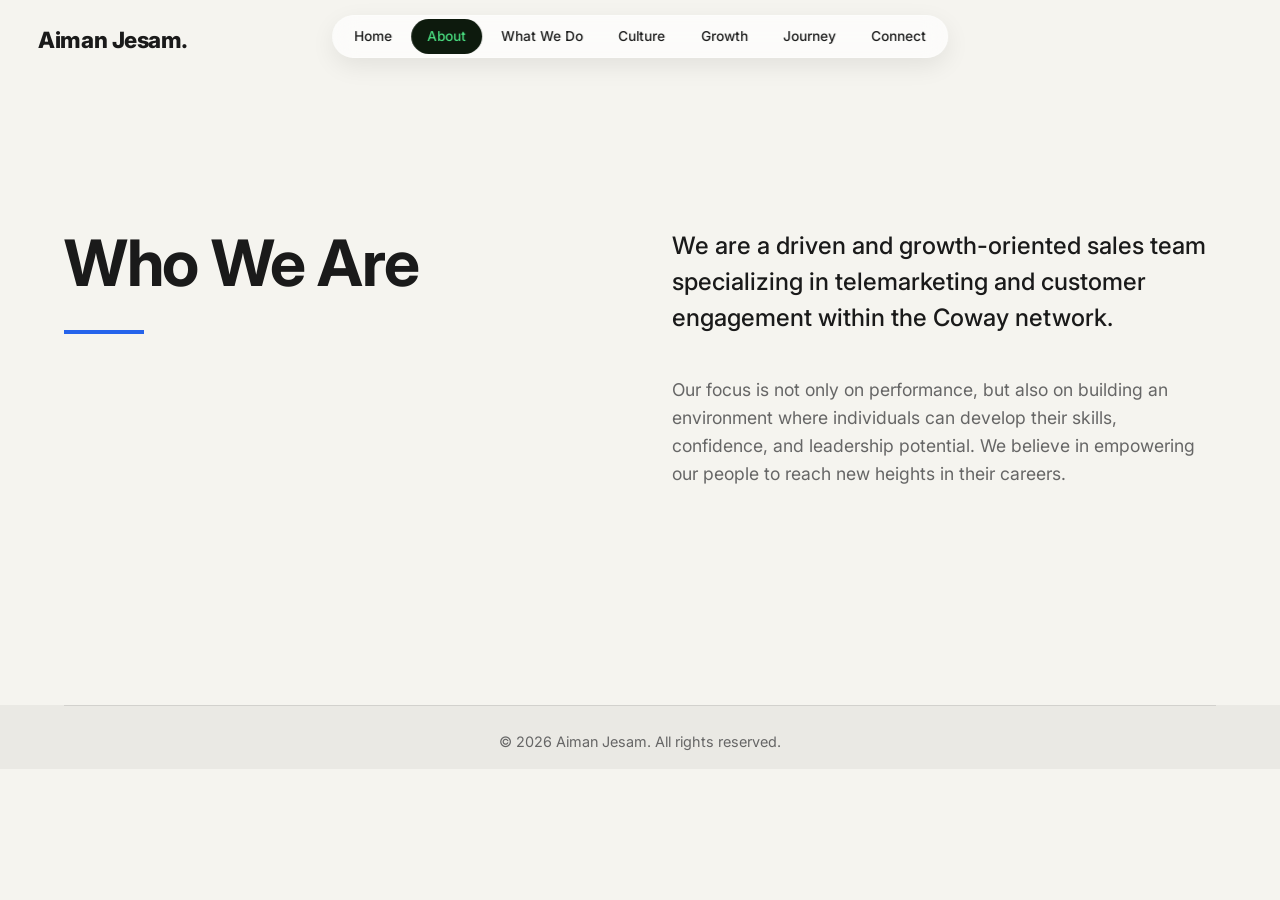
==== about.html @ f75c9e75 "responsive 2" ====
<!DOCTYPE html>
<html lang="en">
<head>
    <meta charset="UTF-8">
    <meta name="viewport" content="width=device-width, initial-scale=1.0">
    <title>About | Aiman Jesam</title>
    <!-- Google Fonts -->
    <link rel="preconnect" href="https://fonts.googleapis.com">
    <link rel="preconnect" href="https://fonts.gstatic.com" crossorigin>
    <link href="https://fonts.googleapis.com/css2?family=Inter:wght@300;400;500;600;700;800&display=swap" rel="stylesheet">
    <link rel="stylesheet" href="styles.css">
</head>
<body style="padding-top: 100px;"> <!-- Padding offset since we don't have hero padding -->
    <!-- LOGO -->
    <a href="index.html" class="logo">Aiman Jesam.</a>

    <!-- HEADER / NAVBAR -->
    <header class="navbar scrolled" id="navbar">
        <div class="menu-toggle" id="menu-toggle">
            <span></span>
            <span></span>
            <span></span>
        </div>
        <nav class="nav-links" id="nav-links">
            <a href="index.html">Home</a>
            <a href="about.html" class="active">About</a>
            <a href="services.html">What We Do</a>
            <a href="culture.html">Culture</a>
            <a href="growth.html">Growth</a>
            <a href="journey.html">Journey</a>
            <a href="connect.html">Connect</a>
        </nav>
    </header>

    <!-- SECTION 2 – ABOUT THE TEAM -->
    <section class="about section-padding" id="about">
        <div class="container about-grid">
            <div class="about-title-wrapper reveal-up">
                <h2 class="section-title">Who We Are</h2>
                <div class="title-line"></div>
            </div>
            <div class="about-text-wrapper reveal-up delay-1">
                <p class="lead-text">
                    We are a driven and growth-oriented sales team specializing in telemarketing and customer engagement within the Coway network.
                </p>
                <p>
                    Our focus is not only on performance, but also on building an environment where individuals can develop their skills, confidence, and leadership potential. We believe in empowering our people to reach new heights in their careers.
                </p>
            </div>
        </div>
    </section>

    <footer class="footer bg-light pb-2">
        <div class="container text-center">
            <div class="footer-bottom mt-5 pt-3 border-top">
                <p>&copy; <span id="year">2025</span> Aiman Jesam. All rights reserved.</p>
            </div>
        </div>
    </footer>

    <script src="script.js"></script>
</body>
</html>
---- styles.css ----
/* =========================================
   VARIABLES & RESET
   ========================================= */
:root {
    --color-bg: #f5f4ef;
    --color-bg-light: #eae9e4;
    --color-bg-dark: #111111;
    --color-text: #1a1a1a;
    --color-text-muted: #666666;
    --color-text-white: #ffffff;
    --color-accent: #2563eb;
    /* A vibrant professional blue */
    --color-accent-hover: #1d4ed8;

    --font-heading: 'Inter', sans-serif;
    --font-body: 'Inter', sans-serif;

    --transition-fast: 0.2s cubic-bezier(0.16, 1, 0.3, 1);
    --transition-base: 0.4s cubic-bezier(0.16, 1, 0.3, 1);
    --transition-slow: 0.8s cubic-bezier(0.16, 1, 0.3, 1);

    --space-sm: 1rem;
    --space-md: 2rem;
    --space-lg: 4rem;
    --space-xl: 8rem;
}

* {
    margin: 0;
    padding: 0;
    box-sizing: border-box;
}

html {
    scroll-behavior: smooth;
    font-size: 16px;
}

body {
    font-family: var(--font-body);
    color: var(--color-text);
    background-color: var(--color-bg);
    line-height: 1.6;
    overflow-x: hidden;
    -webkit-font-smoothing: antialiased;
}

img {
    max-width: 100%;
    display: block;
}

a {
    text-decoration: none;
    color: inherit;
}

ul {
    list-style: none;
}

/* =========================================
   TYPOGRAPHY
   ========================================= */
h1,
h2,
h3,
h4,
h5,
h6 {
    font-family: var(--font-heading);
    line-height: 1.1;
    font-weight: 700;
    letter-spacing: -0.02em;
}

.text-accent {
    color: var(--color-accent);
}

.section-title {
    font-size: clamp(2.5rem, 5vw, 4rem);
    margin-bottom: var(--space-md);
}

.lead-text {
    font-size: clamp(1.2rem, 2vw, 1.5rem);
    font-weight: 400;
    color: var(--color-text-muted);
}

.text-center {
    text-align: center;
}

.text-white {
    color: var(--color-text-white);
}

/* =========================================
   LAYOUT & UTILITIES
   ========================================= */
.container {
    width: 90%;
    max-width: 1320px;
    margin: 0 auto;
}

.section-padding {
    padding: var(--space-xl) 0;
}

.bg-light {
    background-color: var(--color-bg-light);
}

.bg-dark {
    background-color: var(--color-bg-dark);
}

.mt-3 {
    margin-top: 1.5rem;
}

.mt-4 {
    margin-top: 2rem;
}

.mt-5 {
    margin-top: 4rem;
}

.mb-4 {
    margin-bottom: 2rem;
}

.mx-auto {
    margin-left: auto;
    margin-right: auto;
}

.pb-2 {
    padding-bottom: 1rem;
}

.pt-3 {
    padding-top: 1.5rem;
}

.border-top {
    border-top: 1px solid rgba(0, 0, 0, 0.1);
}

.bg-dark .border-top {
    border-top: 1px solid rgba(255, 255, 255, 0.1);
}

/* =========================================
   BUTTONS
   ========================================= */
.btn {
    display: inline-block;
    padding: 1rem 2rem;
    border-radius: 50px;
    font-weight: 600;
    font-size: 1rem;
    transition: all var(--transition-fast);
    cursor: pointer;
    text-align: center;
}

.btn-primary {
    background-color: var(--color-accent);
    color: white;
    border: 2px solid var(--color-accent);
}

.btn-primary:hover {
    background-color: var(--color-accent-hover);
    border-color: var(--color-accent-hover);
    transform: translateY(-2px);
    box-shadow: 0 10px 20px rgba(37, 99, 235, 0.2);
}

.btn-outline {
    background-color: transparent;
    color: var(--color-text);
    border: 2px solid var(--color-text);
}

.btn-outline:hover {
    background-color: var(--color-text);
    color: var(--color-bg);
}

/* =========================================
   NAVBAR
   ========================================= */
.navbar {
    position: fixed;
    top: 15px;
    left: 50%;
    transform: translateX(-50%);
    width: auto;
    padding: 0.2rem 0.3rem; /* Further reduced padding */
    z-index: 1000;
    transition: all var(--transition-fast);
    background-color: rgba(255, 255, 255, 0.65);
    backdrop-filter: blur(12px);
    -webkit-backdrop-filter: blur(12px);
    border: 1px solid rgba(255, 255, 255, 0.3);
    border-radius: 50px;
    box-shadow: 0 4px 15px rgba(0, 0, 0, 0.05);
}

.navbar.scrolled {
    top: 15px;
    box-shadow: 0 8px 25px rgba(0, 0, 0, 0.08);
}

.logo {
    position: fixed;
    top: 22px; /* Adjusted slightly to align nicely with smaller navbar */
    left: 3vw;
    font-weight: 800;
    font-size: 1.4rem; /* Kept readable */
    letter-spacing: -0.02em;
    font-family: var(--font-heading);
    z-index: 1001;
    color: var(--color-text);
}

.nav-links {
    display: flex;
    align-items: center;
    gap: 0.2rem;
}

.nav-links a {
    font-weight: 500;
    font-size: 0.85rem; /* Shrunk font size to make pill smaller */
    color: var(--color-text);
    padding: 0.4rem 1rem; /* Shrunk inner link padding */
    border-radius: 50px;
    transition: all var(--transition-fast);
    white-space: nowrap;
}

.nav-links a:hover {
    background-color: rgba(0, 0, 0, 0.04);
}

.nav-links a.active {
    background-color: #0d1a0d;
    color: #4ade80;
}

.menu-toggle {
    display: none;
    flex-direction: column;
    justify-content: space-between;
    width: 24px;
    height: 18px;
    cursor: pointer;
}

.menu-toggle span {
    display: block;
    height: 2px;
    width: 100%;
    background-color: var(--color-text);
    border-radius: 2px;
    transition: all 0.3s ease;
}

/* =========================================
   SECTION 1: HERO
   ========================================= */
.hero {
    position: relative;
    min-height: 100vh;
    display: flex;
    align-items: center;
    padding-top: 80px;
    /* offset for navbar */
    overflow: hidden;
}

.hero-bg {
    position: absolute;
    top: 0;
    left: 0;
    width: 100%;
    height: 100%;
    z-index: -1;
}

.hero-bg img {
    width: 100%;
    height: 100%;
    object-fit: cover;
    opacity: 0.2;
    /* Blend with background */
    transform: scale(1.05);
    transition: transform 10s ease-out;
}

/* Small zoom effect on load */
.hero.loaded .hero-bg img {
    transform: scale(1);
}

.hero-overlay {
    position: absolute;
    top: 0;
    left: 0;
    width: 100%;
    height: 100%;
    background: linear-gradient(180deg, rgba(245, 244, 239, 0.8) 0%, rgba(245, 244, 239, 1) 100%);
}

.hero-content {
    max-width: 900px;
}

.hero h1 {
    font-size: clamp(3.5rem, 8vw, 6.5rem);
    margin-bottom: 1.5rem;
    color: var(--color-text);
}

.hero .subheadline {
    font-size: clamp(1.2rem, 2.5vw, 1.8rem);
    color: var(--color-text-muted);
    margin-bottom: 2.5rem;
    max-width: 700px;
    line-height: 1.4;
}

/* =========================================
   SECTION 2: ABOUT
   ========================================= */
.about-grid {
    display: grid;
    grid-template-columns: 1fr 1fr;
    gap: var(--space-lg);
    align-items: flex-start;
}

.about-title-wrapper {
    position: sticky;
    top: 120px;
}

.title-line {
    width: 80px;
    height: 4px;
    background-color: var(--color-accent);
    margin-top: 1rem;
}

.about-text-wrapper p {
    font-size: 1.1rem;
    margin-bottom: 1.5rem;
    color: var(--color-text-muted);
}

.about-text-wrapper p.lead-text {
    color: var(--color-text);
    font-weight: 500;
    font-size: 1.5rem;
    line-height: 1.5;
    margin-bottom: 2.5rem;
}

/* =========================================
   SECTION 3: SERVICES
   ========================================= */
.services-grid {
    display: grid;
    grid-template-columns: repeat(auto-fit, minmax(300px, 1fr));
    gap: 2rem;
}

.service-card {
    background: var(--color-bg);
    padding: 3rem 2.5rem;
    border-radius: 16px;
    box-shadow: 0 20px 40px rgba(0, 0, 0, 0.03);
    transition: transform var(--transition-base), box-shadow var(--transition-base);
    border: 1px solid rgba(0, 0, 0, 0.03);
    height: 100%;
}

.service-card:hover {
    transform: translateY(-10px);
    box-shadow: 0 30px 60px rgba(0, 0, 0, 0.08);
}

.card-icon {
    font-size: 3rem;
    font-weight: 800;
    color: rgba(37, 99, 235, 0.1);
    /* faded accent */
    margin-bottom: 1.5rem;
    font-family: var(--font-heading);
}

.service-card h3 {
    font-size: 1.5rem;
    margin-bottom: 1.5rem;
}

.service-card ul {
    border-top: 1px solid var(--color-bg-light);
    padding-top: 1.5rem;
}

.service-card li {
    padding: 0.8rem 0;
    color: var(--color-text-muted);
    display: flex;
    align-items: center;
}

.service-card li::before {
    content: '→';
    color: var(--color-accent);
    margin-right: 10px;
    font-weight: bold;
}

/* =========================================
   SECTION 4: CULTURE
   ========================================= */
.culture-header {
    max-width: 800px;
    margin-bottom: var(--space-md);
}

.culture-lead {
    font-size: 1.8rem;
    font-weight: 500;
    line-height: 1.4;
    margin-bottom: 1.5rem;
}

.culture-sub {
    font-size: 1.2rem;
    color: var(--color-text-muted);
}

.culture-gallery {
    display: grid;
    grid-template-columns: repeat(3, 1fr);
    gap: 1.5rem;
    padding: 0 1.5rem;
}

.gallery-item {
    position: relative;
    border-radius: 16px;
    overflow: hidden;
    aspect-ratio: 4/5;
}

.image-wrapper {
    width: 100%;
    height: 100%;
    overflow: hidden;
}

.gallery-item img {
    width: 100%;
    height: 100%;
    object-fit: cover;
    transition: transform 0.6s cubic-bezier(0.16, 1, 0.3, 1);
}

.gallery-item:hover img {
    transform: scale(1.05);
}

.item-caption {
    position: absolute;
    bottom: 0;
    left: 0;
    width: 100%;
    padding: 2rem 1.5rem;
    background: linear-gradient(to top, rgba(0, 0, 0, 0.8), transparent);
    color: white;
    font-weight: 600;
    font-size: 1.2rem;
    transform: translateY(20px);
    opacity: 0;
    transition: all var(--transition-base);
}

.gallery-item:hover .item-caption {
    transform: translateY(0);
    opacity: 1;
}

/* =========================================
   SECTION 5: GROWTH & OPPORTUNITY
   ========================================= */
.career-flow {
    display: flex;
    align-items: center;
    justify-content: space-between;
    margin-top: var(--space-xl);
    padding: 0 2rem;
    position: relative;
}

.flow-step {
    text-align: center;
    position: relative;
    z-index: 2;
    flex: 1;
}

.step-circle {
    width: 80px;
    height: 80px;
    border-radius: 50%;
    background-color: var(--color-bg-dark);
    border: 2px solid var(--color-accent);
    color: var(--color-accent);
    display: flex;
    align-items: center;
    justify-content: center;
    font-size: 2rem;
    font-weight: 700;
    margin: 0 auto 1.5rem;
    transition: all var(--transition-base);
    box-shadow: 0 0 0 10px rgba(37, 99, 235, 0.1);
}

.flow-step:hover .step-circle {
    background-color: var(--color-accent);
    color: white;
    box-shadow: 0 0 0 15px rgba(37, 99, 235, 0.2);
    transform: scale(1.1);
}

.flow-step h4 {
    font-size: 1.3rem;
    margin-bottom: 0.5rem;
}

.flow-step p {
    color: var(--color-text-muted);
    font-size: 0.9rem;
}

.flow-connector {
    flex: 1;
    height: 2px;
    background: linear-gradient(90deg, var(--color-accent) 50%, rgba(255, 255, 255, 0.1) 50%);
    background-size: 200% 100%;
    background-position: 100% 0;
    margin: -60px 0 0 0;
    z-index: 1;
}

.flow-connector.active {
    background-position: 0 0;
    transition: background-position 1s ease-out;
}

/* =========================================
   SECTION 6: JOURNEY (TIMELINE)
   ========================================= */
.timeline {
    position: relative;
    max-width: 800px;
    margin: 4rem auto 0;
}

.timeline::before {
    content: '';
    position: absolute;
    top: 0;
    bottom: 0;
    left: 20px;
    width: 2px;
    background-color: var(--color-bg-light);
}

.timeline-item {
    position: relative;
    padding-left: 60px;
    margin-bottom: 3rem;
}

.timeline-item:last-child {
    margin-bottom: 0;
}

.timeline-year {
    position: absolute;
    left: 0;
    top: 0;
    width: 42px;
    height: 42px;
    border-radius: 50%;
    background-color: var(--color-accent);
    color: white;
    font-size: 0.8rem;
    font-weight: 700;
    display: flex;
    align-items: center;
    justify-content: center;
    z-index: 2;
    box-shadow: 0 0 0 8px var(--color-bg);
}

.timeline-content {
    background: var(--color-bg);
    padding: 2rem;
    border-radius: 12px;
    border: 1px solid var(--color-bg-light);
    box-shadow: 0 10px 30px rgba(0, 0, 0, 0.02);
    transition: transform var(--transition-base);
}

.timeline-item:hover .timeline-content {
    transform: translateX(10px);
    border-color: rgba(37, 99, 235, 0.2);
}

.timeline-content h3 {
    margin-bottom: 0.5rem;
    font-size: 1.3rem;
}

.timeline-content p {
    color: var(--color-text-muted);
}

/* =========================================
   SECTION 7: CONNECT
   ========================================= */
.social-links {
    display: flex;
    justify-content: center;
    gap: 1.5rem;
    flex-wrap: wrap;
}

.social-icon {
    display: flex;
    align-items: center;
    justify-content: center;
    width: 50px;
    height: 50px;
    border-radius: 50%;
    background-color: white;
    color: var(--color-text);
    border: 1px solid var(--color-bg-light);
    transition: all var(--transition-base);
}

.social-icon:hover {
    background-color: var(--color-accent);
    color: white;
    transform: translateY(-5px);
    box-shadow: 0 10px 20px rgba(37, 99, 235, 0.2);
}

.footer-bottom {
    color: var(--color-text-muted);
    font-size: 0.9rem;
}

/* =========================================
   ANIMATIONS & REVEALS
   ========================================= */
.reveal-up {
    opacity: 0;
    transform: translateY(40px);
    transition: opacity 0.8s ease-out, transform 0.8s cubic-bezier(0.16, 1, 0.3, 1);
}

.reveal-up.active {
    opacity: 1;
    transform: translateY(0);
}

.reveal-scale {
    opacity: 0;
    transform: scale(0.95);
    transition: opacity 0.8s ease-out, transform 0.8s cubic-bezier(0.16, 1, 0.3, 1);
}

.reveal-scale.active {
    opacity: 1;
    transform: scale(1);
}

.reveal-right {
    opacity: 0;
    transform: translateX(-40px);
    transition: opacity 0.8s ease-out, transform 0.8s cubic-bezier(0.16, 1, 0.3, 1);
}

.reveal-right.active {
    opacity: 1;
    transform: translateX(0);
}

.delay-1 {
    transition-delay: 0.1s;
}

.delay-2 {
    transition-delay: 0.2s;
}

.delay-3 {
    transition-delay: 0.3s;
}

/* =========================================
   RESPONSIVE DESIGN
   ========================================= */
@media (max-width: 992px) {
    .about-grid {
        grid-template-columns: 1fr;
        gap: 2rem;
    }

    .about-title-wrapper {
        position: static;
    }

    .culture-gallery {
        grid-template-columns: repeat(2, 1fr);
    }

    .career-flow {
        flex-direction: column;
        gap: 3rem;
    }

    .flow-connector {
        width: 2px;
        height: 50px;
        margin: -20px 0;
        background: linear-gradient(180deg, var(--color-accent) 50%, rgba(255, 255, 255, 0.1) 50%);
        background-size: 100% 200%;
        background-position: 0 100%;
    }

    .flow-connector.active {
        background-position: 0 0;
    }
}

@media (max-width: 768px) {
    /* Reset navbar container so it doesn't bound its children */
    .navbar, .navbar.scrolled {
        position: static; /* Let children escape fixed context */
        width: 100%;
        height: 0;
        padding: 0;
        margin: 0;
        background: transparent;
        border: none;
        box-shadow: none;
        backdrop-filter: none;
        -webkit-backdrop-filter: none;
        transform: none;
    }

    .menu-toggle {
        display: flex;
        position: fixed;
        top: 20px;
        right: 4vw;
        z-index: 1003;
        width: 50px;
        height: 50px;
        background-color: var(--color-bg-light);
        border: 1px solid rgba(0,0,0,0.1);
        border-radius: 50%;
        flex-direction: column;
        justify-content: center;
        align-items: center;
        cursor: pointer;
        box-shadow: 0 4px 10px rgba(0,0,0,0.1);
    }

    .menu-toggle span {
        display: block;
        height: 2px;
        width: 20px;
        background-color: var(--color-text);
        border-radius: 2px;
        transition: all 0.3s ease;
        margin: 2.5px 0;
    }

    .menu-toggle.active span:nth-child(1) {
        transform: translateY(7px) rotate(45deg);
    }
    .menu-toggle.active span:nth-child(2) {
        opacity: 0;
    }
    .menu-toggle.active span:nth-child(3) {
        transform: translateY(-7px) rotate(-45deg);
    }

    .nav-links {
        position: fixed;
        top: 0;
        right: -100vw; /* fully offscreen */
        width: 100vw;
        height: 100vh;
        background-color: rgba(245, 244, 239, 0.98); 
        backdrop-filter: blur(10px);
        -webkit-backdrop-filter: blur(10px);
        display: flex;
        flex-direction: column;
        justify-content: center;
        align-items: center;
        gap: 2rem;
        transition: right 0.4s cubic-bezier(0.16, 1, 0.3, 1);
        z-index: 1002;
    }

    .nav-links.active {
        right: 0;
    }

    .nav-links a {
        font-size: 1.8rem;
        padding: 0.5rem;
        font-weight: 600;
        opacity: 1;
        transform: none;
        color: var(--color-text);
        transition: color 0.3s ease;
    }
    
    .nav-links a.active {
        color: var(--color-accent);
        background-color: transparent;
    }

    .hero h1 {
        font-size: 3rem;
    }

    .culture-gallery {
        grid-template-columns: 1fr;
    }

    .services-grid {
        grid-template-columns: 1fr;
    }
}
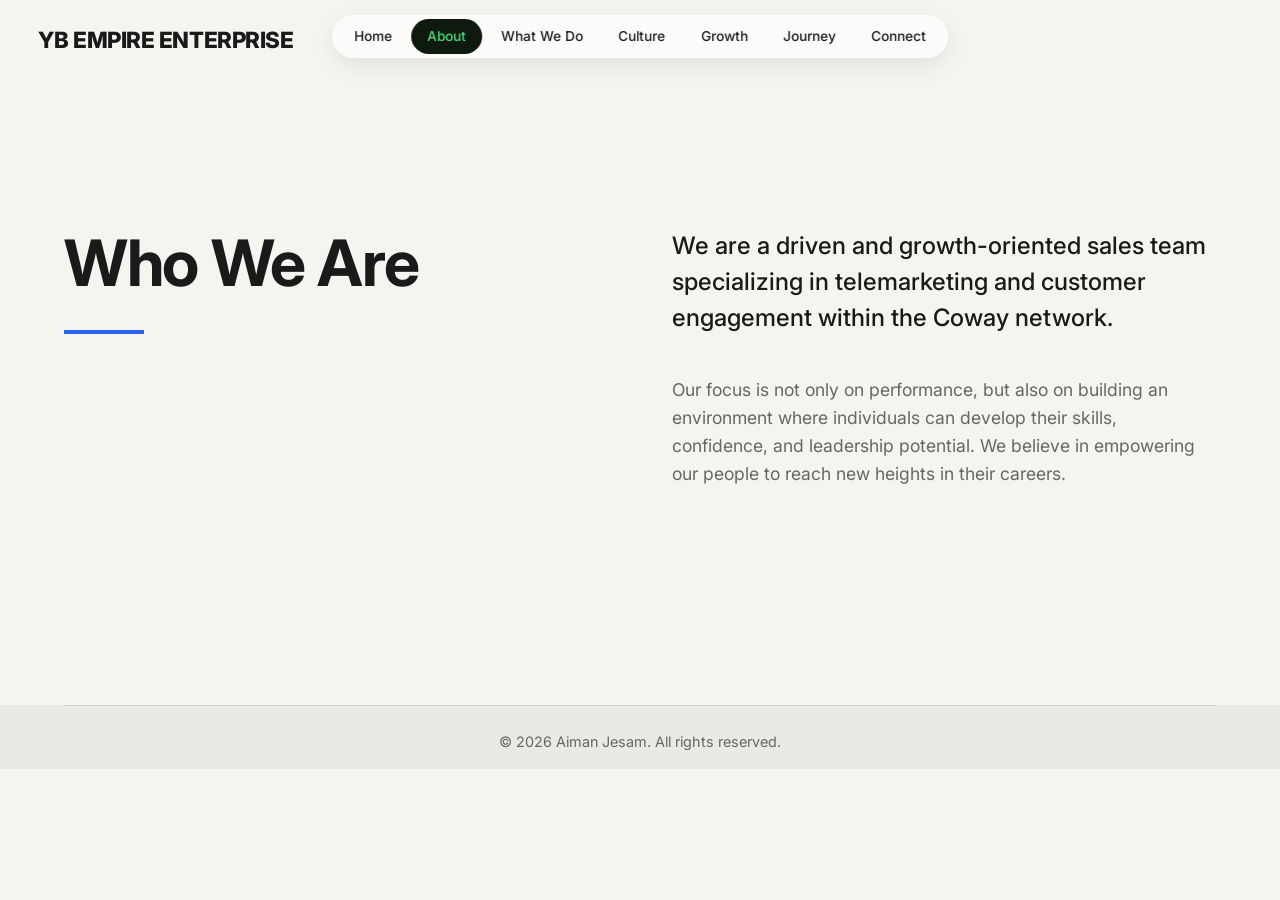
==== commit 27a9c29f: "latest 10" ====
--- a/about.html
+++ b/about.html
@@ -12,7 +12,7 @@
 </head>
 <body style="padding-top: 100px;"> <!-- Padding offset since we don't have hero padding -->
     <!-- LOGO -->
-    <a href="index.html" class="logo">Aiman Jesam.</a>
+    <a href="index.html" class="logo">YB EMPIRE ENTERPRISE</a>
 
     <!-- HEADER / NAVBAR -->
     <header class="navbar scrolled" id="navbar">
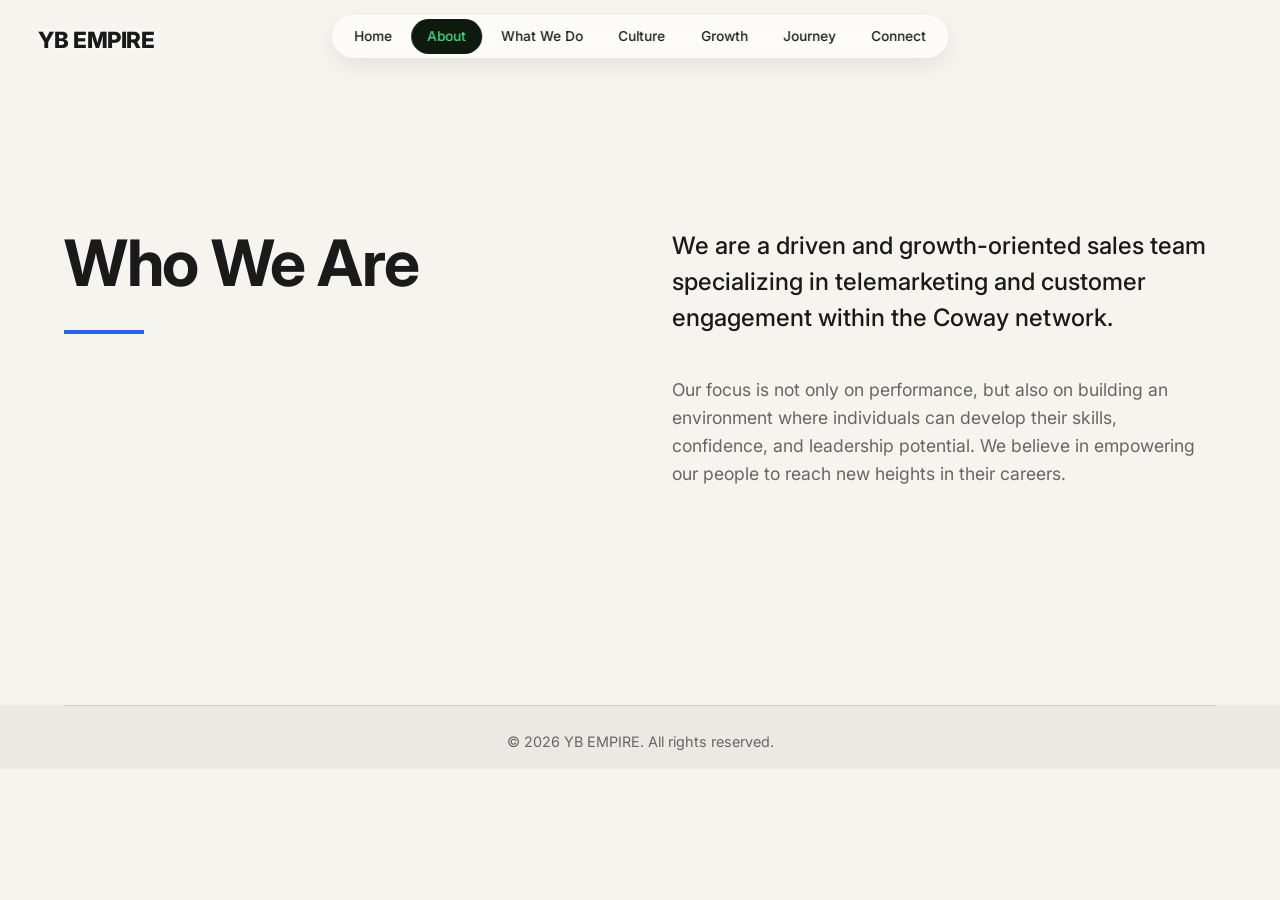
==== commit db5f112a: "latest 1111" ====
--- a/about.html
+++ b/about.html
@@ -12,7 +12,7 @@
 </head>
 <body style="padding-top: 100px;"> <!-- Padding offset since we don't have hero padding -->
     <!-- LOGO -->
-    <a href="index.html" class="logo">YB EMPIRE ENTERPRISE</a>
+    <a href="index.html" class="logo">YB EMPIRE </a>
 
     <!-- HEADER / NAVBAR -->
     <header class="navbar scrolled" id="navbar">
@@ -53,7 +53,7 @@
     <footer class="footer bg-light pb-2">
         <div class="container text-center">
             <div class="footer-bottom mt-5 pt-3 border-top">
-                <p>&copy; <span id="year">2025</span> Aiman Jesam. All rights reserved.</p>
+                <p>&copy; <span id="year">2025</span> YB EMPIRE. All rights reserved.</p>
             </div>
         </div>
     </footer>
--- a/styles.css
+++ b/styles.css
@@ -219,15 +219,18 @@
 }
 
 .logo {
-    position: fixed;
+    position: absolute;
     top: 22px; /* Adjusted slightly to align nicely with smaller navbar */
     left: 3vw;
     font-weight: 800;
     font-size: 1.4rem; /* Kept readable */
     letter-spacing: -0.02em;
     font-family: var(--font-heading);
-    z-index: 1001;
+    z-index: 1005; /* High z-index to stay above other elements */
     color: var(--color-text);
+    /* Add text shadow so it remains legible when scrolling over dark background images */
+    text-shadow: 0 0 10px rgba(255, 255, 255, 0.8), 0 0 20px rgba(255, 255, 255, 0.8);
+    transition: all var(--transition-fast);
 }
 
 .nav-links {
@@ -759,6 +762,14 @@
 }
 
 @media (max-width: 768px) {
+    /* Responsive adjustment for the logo */
+    .logo {
+        font-size: 1rem;
+        top: 32px; /* Align vertically with the center of the mobile hamburger menu */
+        left: 4vw;
+        text-shadow: 0 0 5px rgba(255, 255, 255, 0.9), 0 0 15px rgba(255, 255, 255, 0.9);
+    }
+
     /* Reset navbar container so it doesn't bound its children */
     .navbar, .navbar.scrolled {
         position: static; /* Let children escape fixed context */
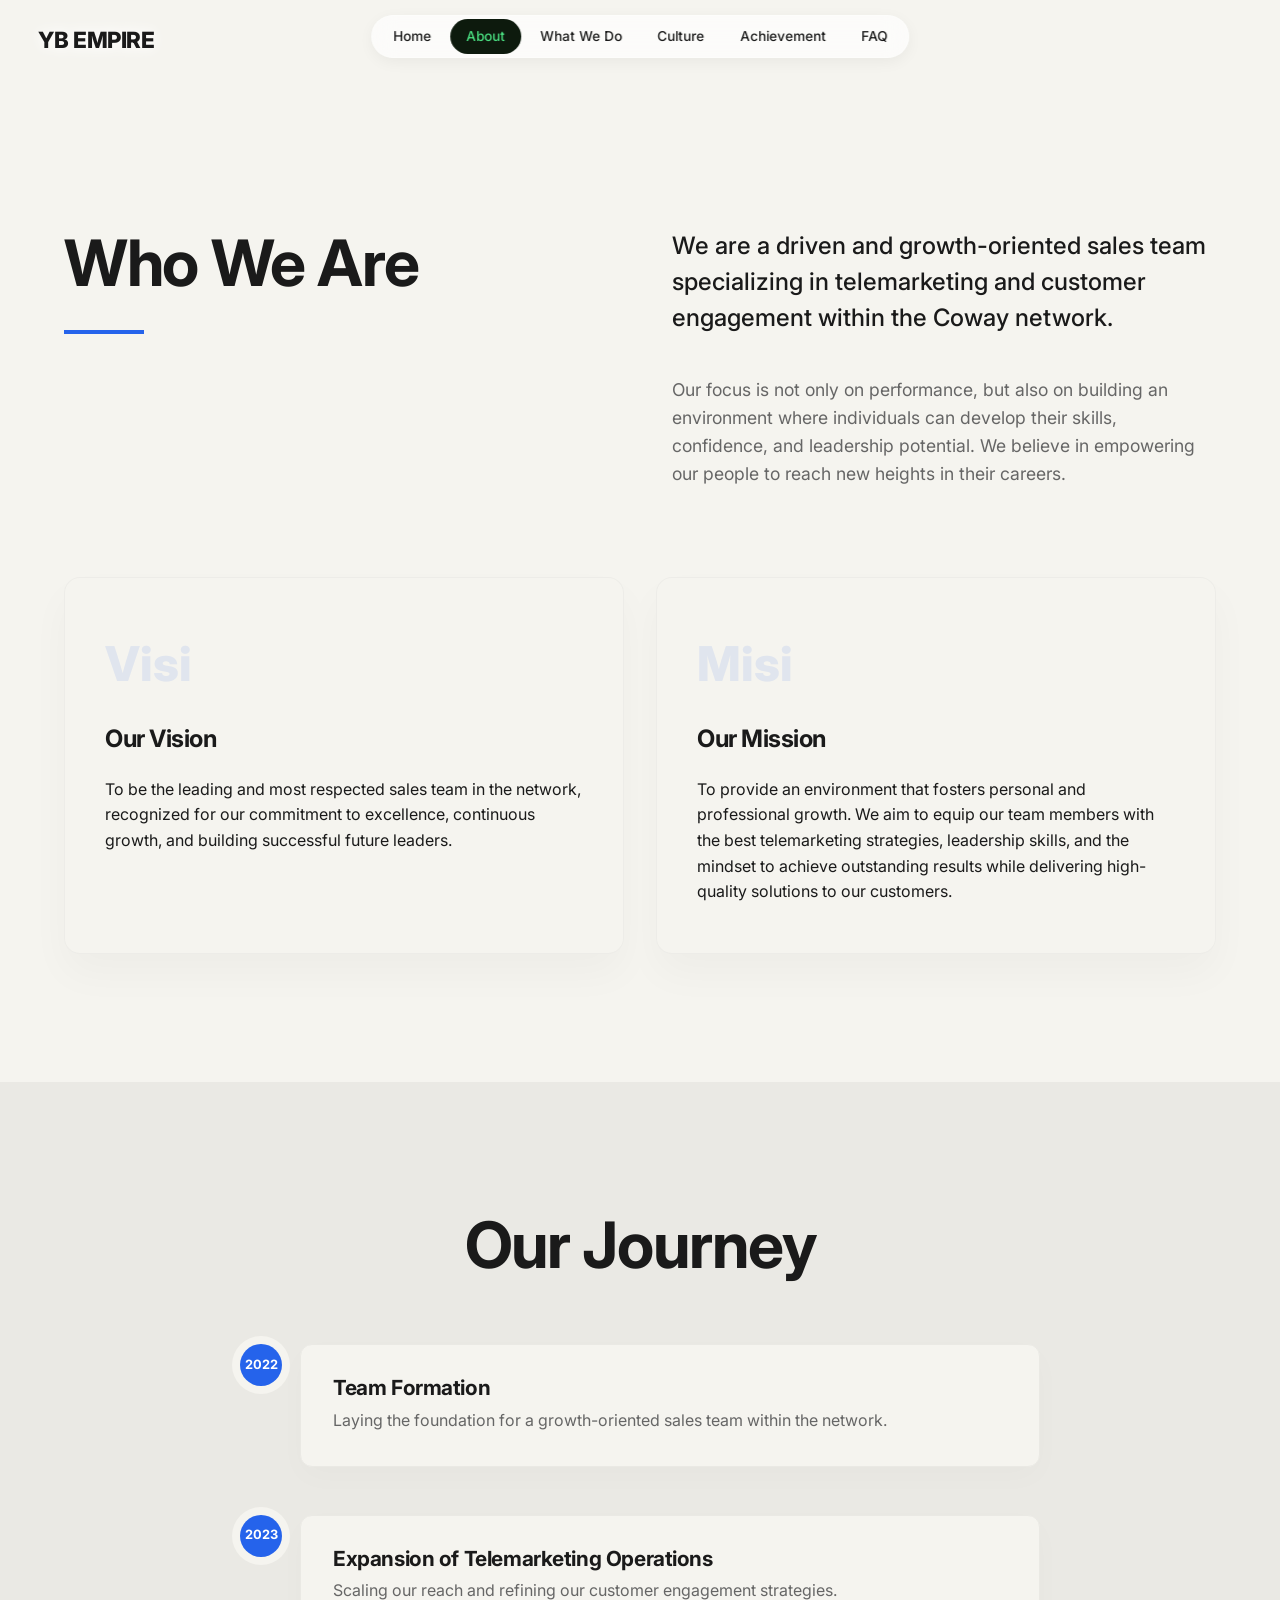
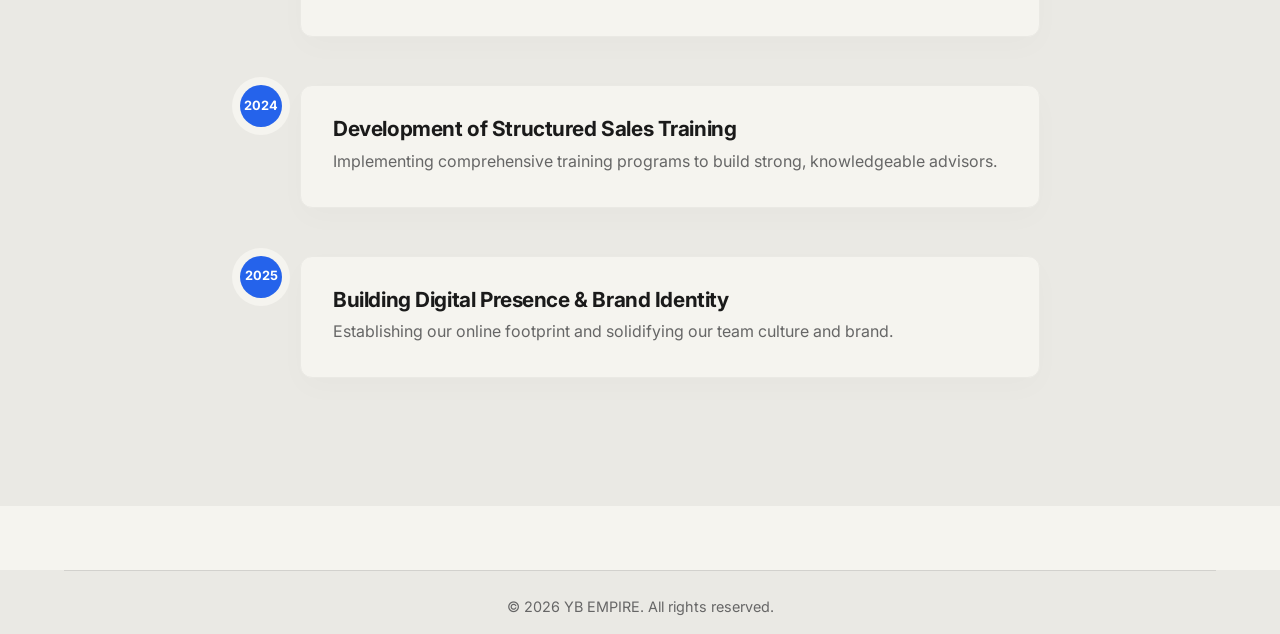
==== commit 72e8277f: "phase 2" ====
--- a/about.html
+++ b/about.html
@@ -26,9 +26,8 @@
             <a href="about.html" class="active">About</a>
             <a href="services.html">What We Do</a>
             <a href="culture.html">Culture</a>
-            <a href="growth.html">Growth</a>
-            <a href="journey.html">Journey</a>
-            <a href="connect.html">Connect</a>
+            <a href="achievement.html">Achievement</a>
+            <a href="faq.html">FAQ</a>
         </nav>
     </header>
 
@@ -48,6 +47,67 @@
                 </p>
             </div>
         </div>
+
+        <!-- Vision and Mission -->
+        <div class="container mt-5 pt-5">
+            <div class="services-grid">
+                <div class="service-card reveal-up">
+                    <div class="card-icon">Visi</div>
+                    <h3>Our Vision</h3>
+                    <p>
+                        To be the leading and most respected sales team in the network, recognized for our commitment to excellence, continuous growth, and building successful future leaders.
+                    </p>
+                </div>
+                <div class="service-card reveal-up delay-1">
+                    <div class="card-icon">Misi</div>
+                    <h3>Our Mission</h3>
+                    <p>
+                        To provide an environment that fosters personal and professional growth. We aim to equip our team members with the best telemarketing strategies, leadership skills, and the mindset to achieve outstanding results while delivering high-quality solutions to our customers.
+                    </p>
+                </div>
+            </div>
+        </div>
+    </section>
+
+    <!-- OUR JOURNEY -->
+    <section class="journey section-padding bg-light" id="journey">
+        <div class="container">
+            <h2 class="section-title text-center reveal-up">Our Journey</h2>
+            
+            <div class="timeline mt-5">
+                <div class="timeline-item reveal-up">
+                    <div class="timeline-year">2022</div>
+                    <div class="timeline-content">
+                        <h3>Team Formation</h3>
+                        <p>Laying the foundation for a growth-oriented sales team within the network.</p>
+                    </div>
+                </div>
+                
+                <div class="timeline-item reveal-up delay-1">
+                    <div class="timeline-year">2023</div>
+                    <div class="timeline-content">
+                        <h3>Expansion of Telemarketing Operations</h3>
+                        <p>Scaling our reach and refining our customer engagement strategies.</p>
+                    </div>
+                </div>
+                
+                <div class="timeline-item reveal-up delay-2">
+                    <div class="timeline-year">2024</div>
+                    <div class="timeline-content">
+                        <h3>Development of Structured Sales Training</h3>
+                        <p>Implementing comprehensive training programs to build strong, knowledgeable advisors.</p>
+                    </div>
+                </div>
+                
+                <div class="timeline-item reveal-up delay-3">
+                    <div class="timeline-year">2025</div>
+                    <div class="timeline-content">
+                        <h3>Building Digital Presence & Brand Identity</h3>
+                        <p>Establishing our online footprint and solidifying our team culture and brand.</p>
+                    </div>
+                </div>
+            </div>
+        </div>
     </section>
 
     <footer class="footer bg-light pb-2">
--- a/styles.css
+++ b/styles.css
@@ -871,4 +871,6 @@
     .services-grid {
         grid-template-columns: 1fr;
     }
+
+    
 }
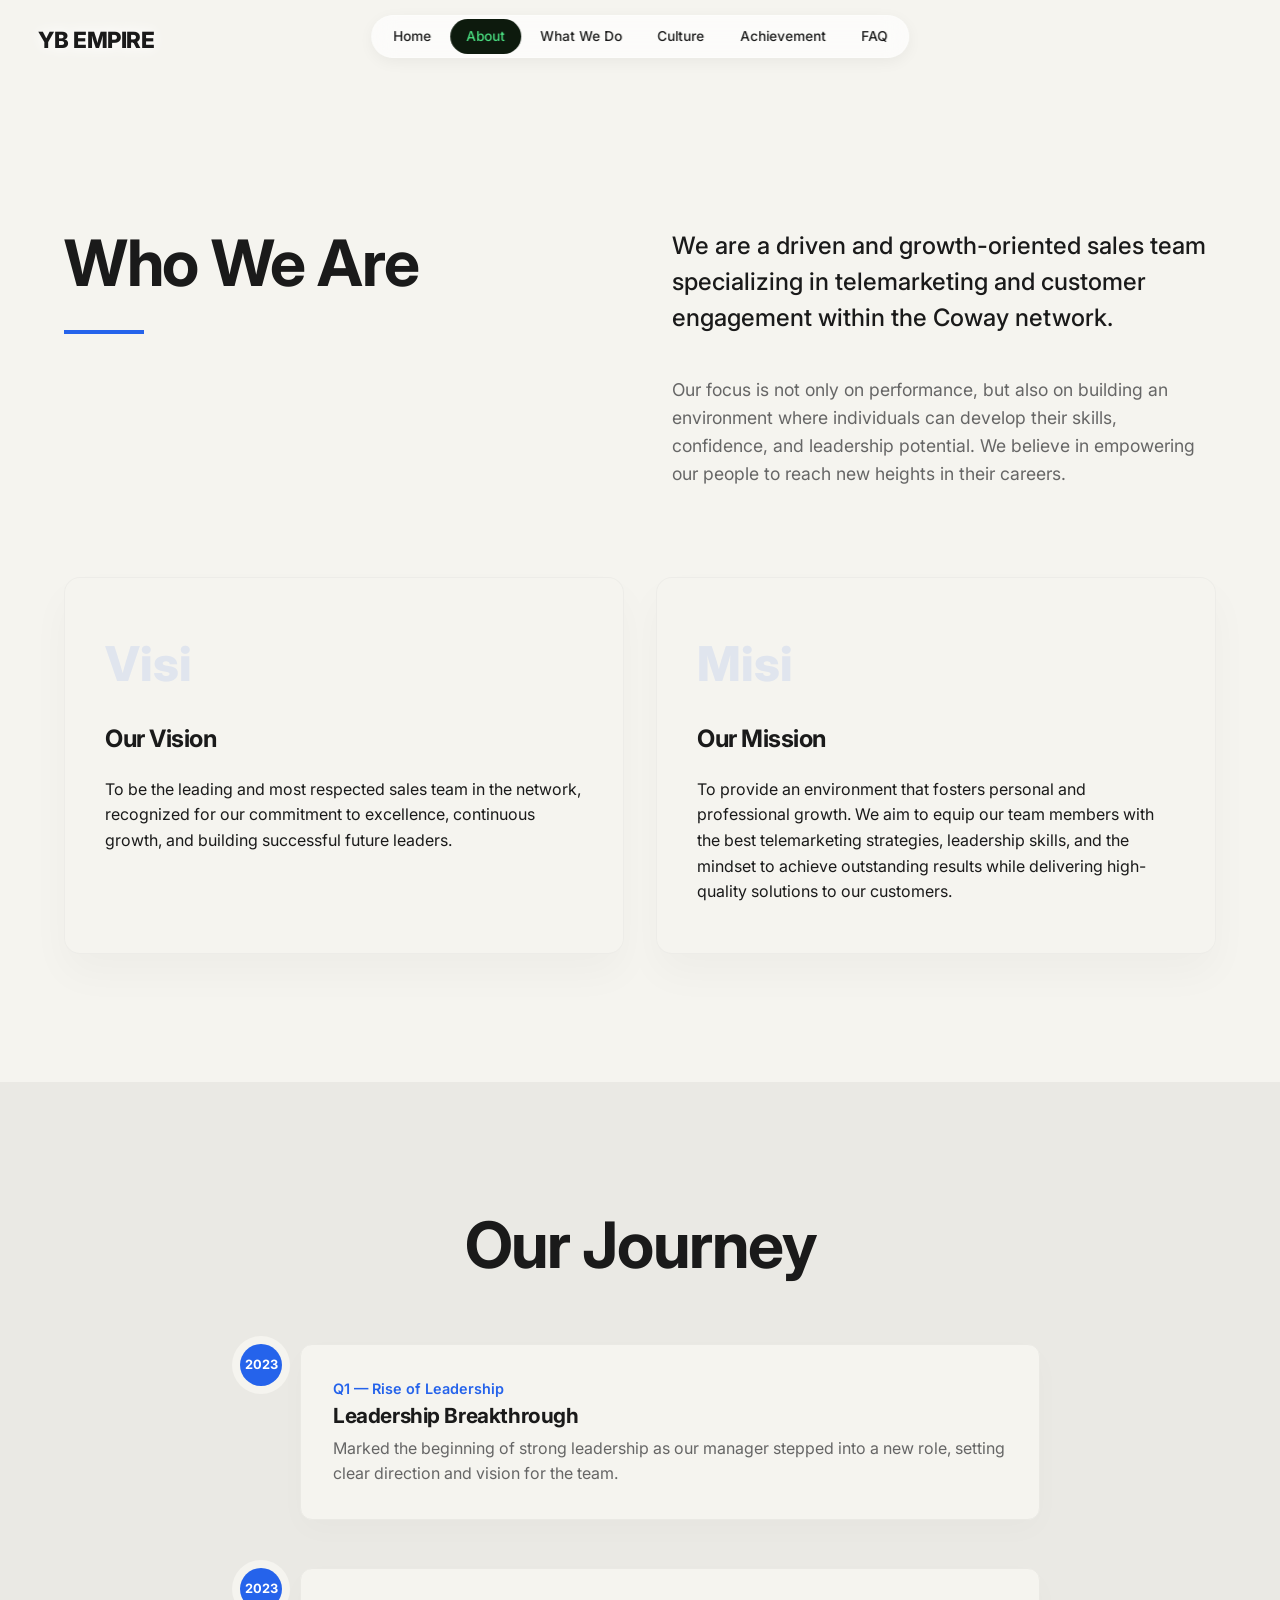
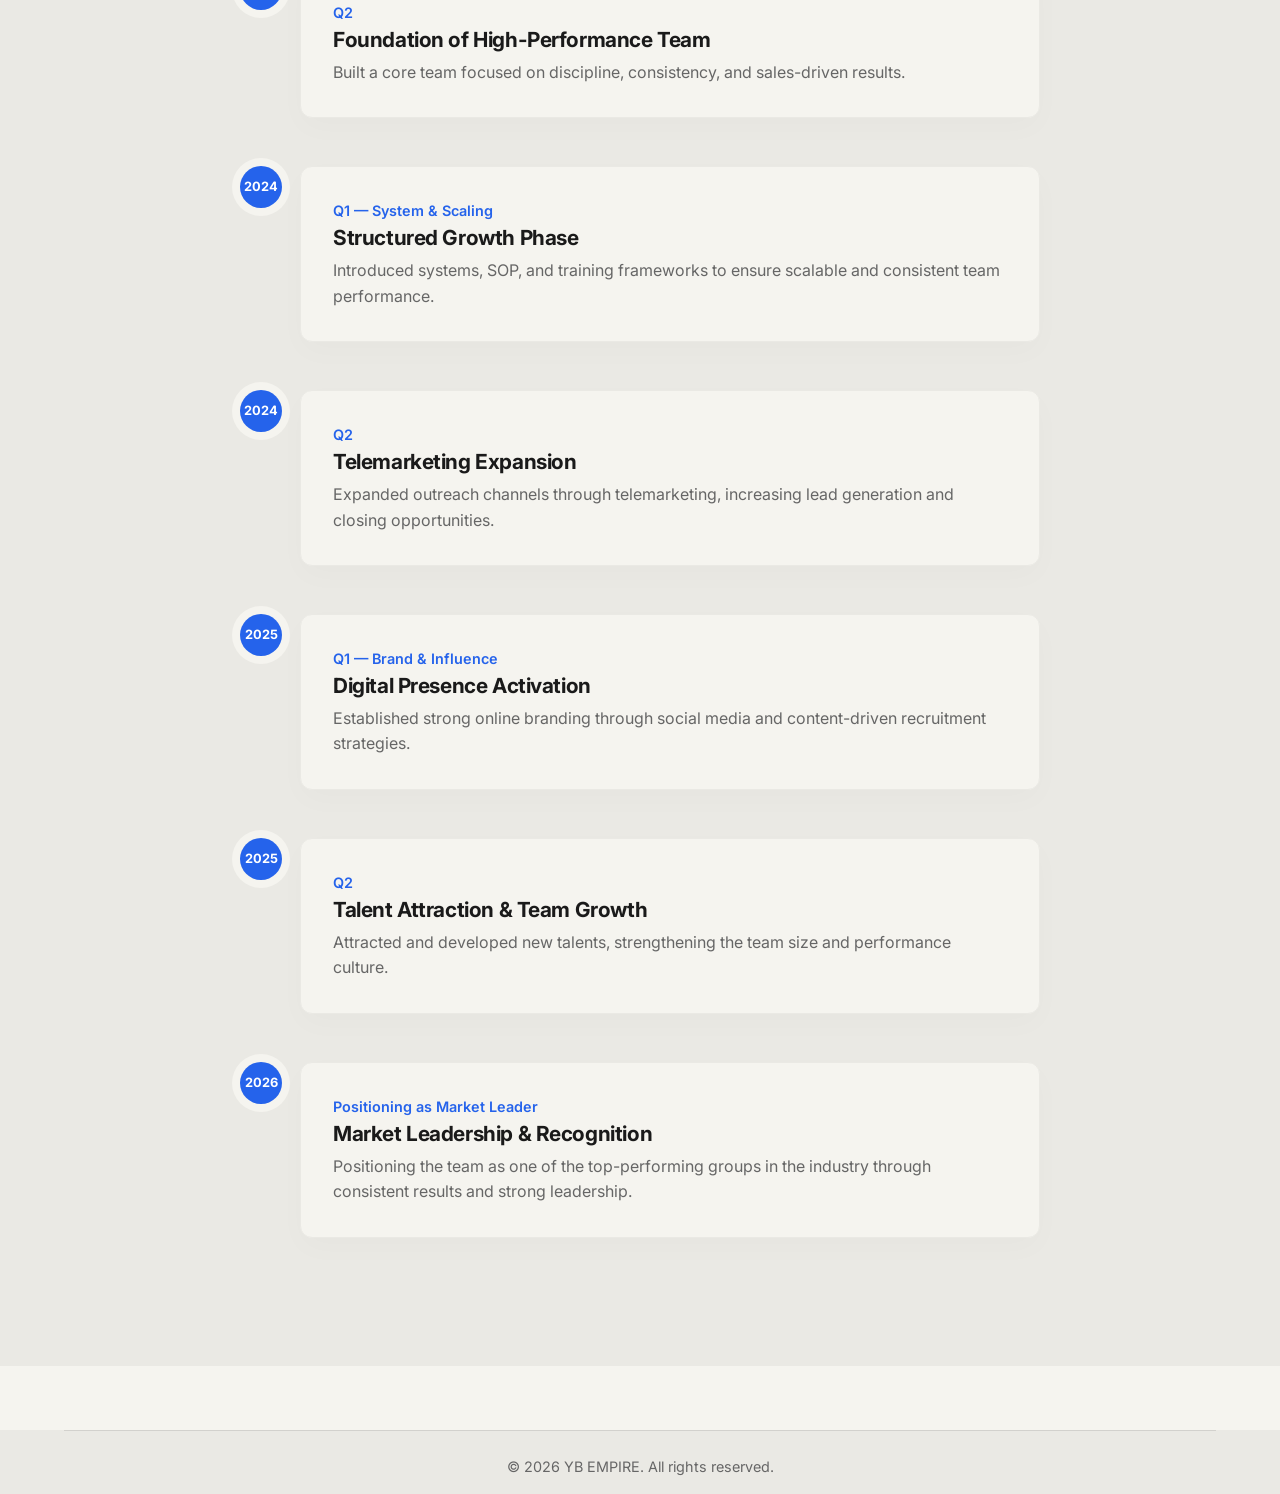
==== commit deb68022: "latest 2222" ====
--- a/about.html
+++ b/about.html
@@ -75,35 +75,73 @@
             <h2 class="section-title text-center reveal-up">Our Journey</h2>
             
             <div class="timeline mt-5">
+                <!-- Item 1 -->
                 <div class="timeline-item reveal-up">
-                    <div class="timeline-year">2022</div>
+                    <div class="timeline-year">2023</div>
                     <div class="timeline-content">
-                        <h3>Team Formation</h3>
-                        <p>Laying the foundation for a growth-oriented sales team within the network.</p>
+                        <div style="color: var(--color-accent); font-weight: 600; font-size: 0.9rem; margin-bottom: 0.3rem;">Q1 — Rise of Leadership</div>
+                        <h3>Leadership Breakthrough</h3>
+                        <p>Marked the beginning of strong leadership as our manager stepped into a new role, setting clear direction and vision for the team.</p>
                     </div>
                 </div>
                 
+                <!-- Item 2 -->
                 <div class="timeline-item reveal-up delay-1">
                     <div class="timeline-year">2023</div>
                     <div class="timeline-content">
-                        <h3>Expansion of Telemarketing Operations</h3>
-                        <p>Scaling our reach and refining our customer engagement strategies.</p>
+                        <div style="color: var(--color-accent); font-weight: 600; font-size: 0.9rem; margin-bottom: 0.3rem;">Q2</div>
+                        <h3>Foundation of High-Performance Team</h3>
+                        <p>Built a core team focused on discipline, consistency, and sales-driven results.</p>
                     </div>
                 </div>
                 
+                <!-- Item 3 -->
                 <div class="timeline-item reveal-up delay-2">
                     <div class="timeline-year">2024</div>
                     <div class="timeline-content">
-                        <h3>Development of Structured Sales Training</h3>
-                        <p>Implementing comprehensive training programs to build strong, knowledgeable advisors.</p>
+                        <div style="color: var(--color-accent); font-weight: 600; font-size: 0.9rem; margin-bottom: 0.3rem;">Q1 — System & Scaling</div>
+                        <h3>Structured Growth Phase</h3>
+                        <p>Introduced systems, SOP, and training frameworks to ensure scalable and consistent team performance.</p>
                     </div>
                 </div>
                 
+                <!-- Item 4 -->
                 <div class="timeline-item reveal-up delay-3">
+                    <div class="timeline-year">2024</div>
+                    <div class="timeline-content">
+                        <div style="color: var(--color-accent); font-weight: 600; font-size: 0.9rem; margin-bottom: 0.3rem;">Q2</div>
+                        <h3>Telemarketing Expansion</h3>
+                        <p>Expanded outreach channels through telemarketing, increasing lead generation and closing opportunities.</p>
+                    </div>
+                </div>
+
+                <!-- Item 5 -->
+                <div class="timeline-item reveal-up">
                     <div class="timeline-year">2025</div>
                     <div class="timeline-content">
-                        <h3>Building Digital Presence & Brand Identity</h3>
-                        <p>Establishing our online footprint and solidifying our team culture and brand.</p>
+                        <div style="color: var(--color-accent); font-weight: 600; font-size: 0.9rem; margin-bottom: 0.3rem;">Q1 — Brand & Influence</div>
+                        <h3>Digital Presence Activation</h3>
+                        <p>Established strong online branding through social media and content-driven recruitment strategies.</p>
+                    </div>
+                </div>
+
+                <!-- Item 6 -->
+                <div class="timeline-item reveal-up delay-1">
+                    <div class="timeline-year">2025</div>
+                    <div class="timeline-content">
+                        <div style="color: var(--color-accent); font-weight: 600; font-size: 0.9rem; margin-bottom: 0.3rem;">Q2</div>
+                        <h3>Talent Attraction & Team Growth</h3>
+                        <p>Attracted and developed new talents, strengthening the team size and performance culture.</p>
+                    </div>
+                </div>
+
+                <!-- Item 7 -->
+                <div class="timeline-item reveal-up delay-2">
+                    <div class="timeline-year">2026</div>
+                    <div class="timeline-content">
+                        <div style="color: var(--color-accent); font-weight: 600; font-size: 0.9rem; margin-bottom: 0.3rem;">Positioning as Market Leader</div>
+                        <h3>Market Leadership & Recognition</h3>
+                        <p>Positioning the team as one of the top-performing groups in the industry through consistent results and strong leadership.</p>
                     </div>
                 </div>
             </div>
--- a/styles.css
+++ b/styles.css
@@ -653,6 +653,7 @@
 }
 
 .social-icon {
+    position: relative;
     display: flex;
     align-items: center;
     justify-content: center;
@@ -670,6 +671,33 @@
     color: white;
     transform: translateY(-5px);
     box-shadow: 0 10px 20px rgba(37, 99, 235, 0.2);
+}
+
+/* Tooltip for social icons */
+.social-icon::after {
+    content: attr(aria-label);
+    position: absolute;
+    bottom: -40px;
+    left: 50%;
+    transform: translateX(-50%);
+    background-color: var(--color-text);
+    color: var(--color-bg, #fff);
+    padding: 6px 12px;
+    border-radius: 6px;
+    font-size: 0.85rem;
+    font-weight: 600;
+    white-space: nowrap;
+    opacity: 0;
+    visibility: hidden;
+    transition: opacity 0.3s ease, bottom 0.3s ease;
+    pointer-events: none;
+    box-shadow: 0 4px 6px rgba(0,0,0,0.1);
+}
+
+.social-icon:hover::after {
+    opacity: 1;
+    visibility: visible;
+    bottom: -30px;
 }
 
 .footer-bottom {
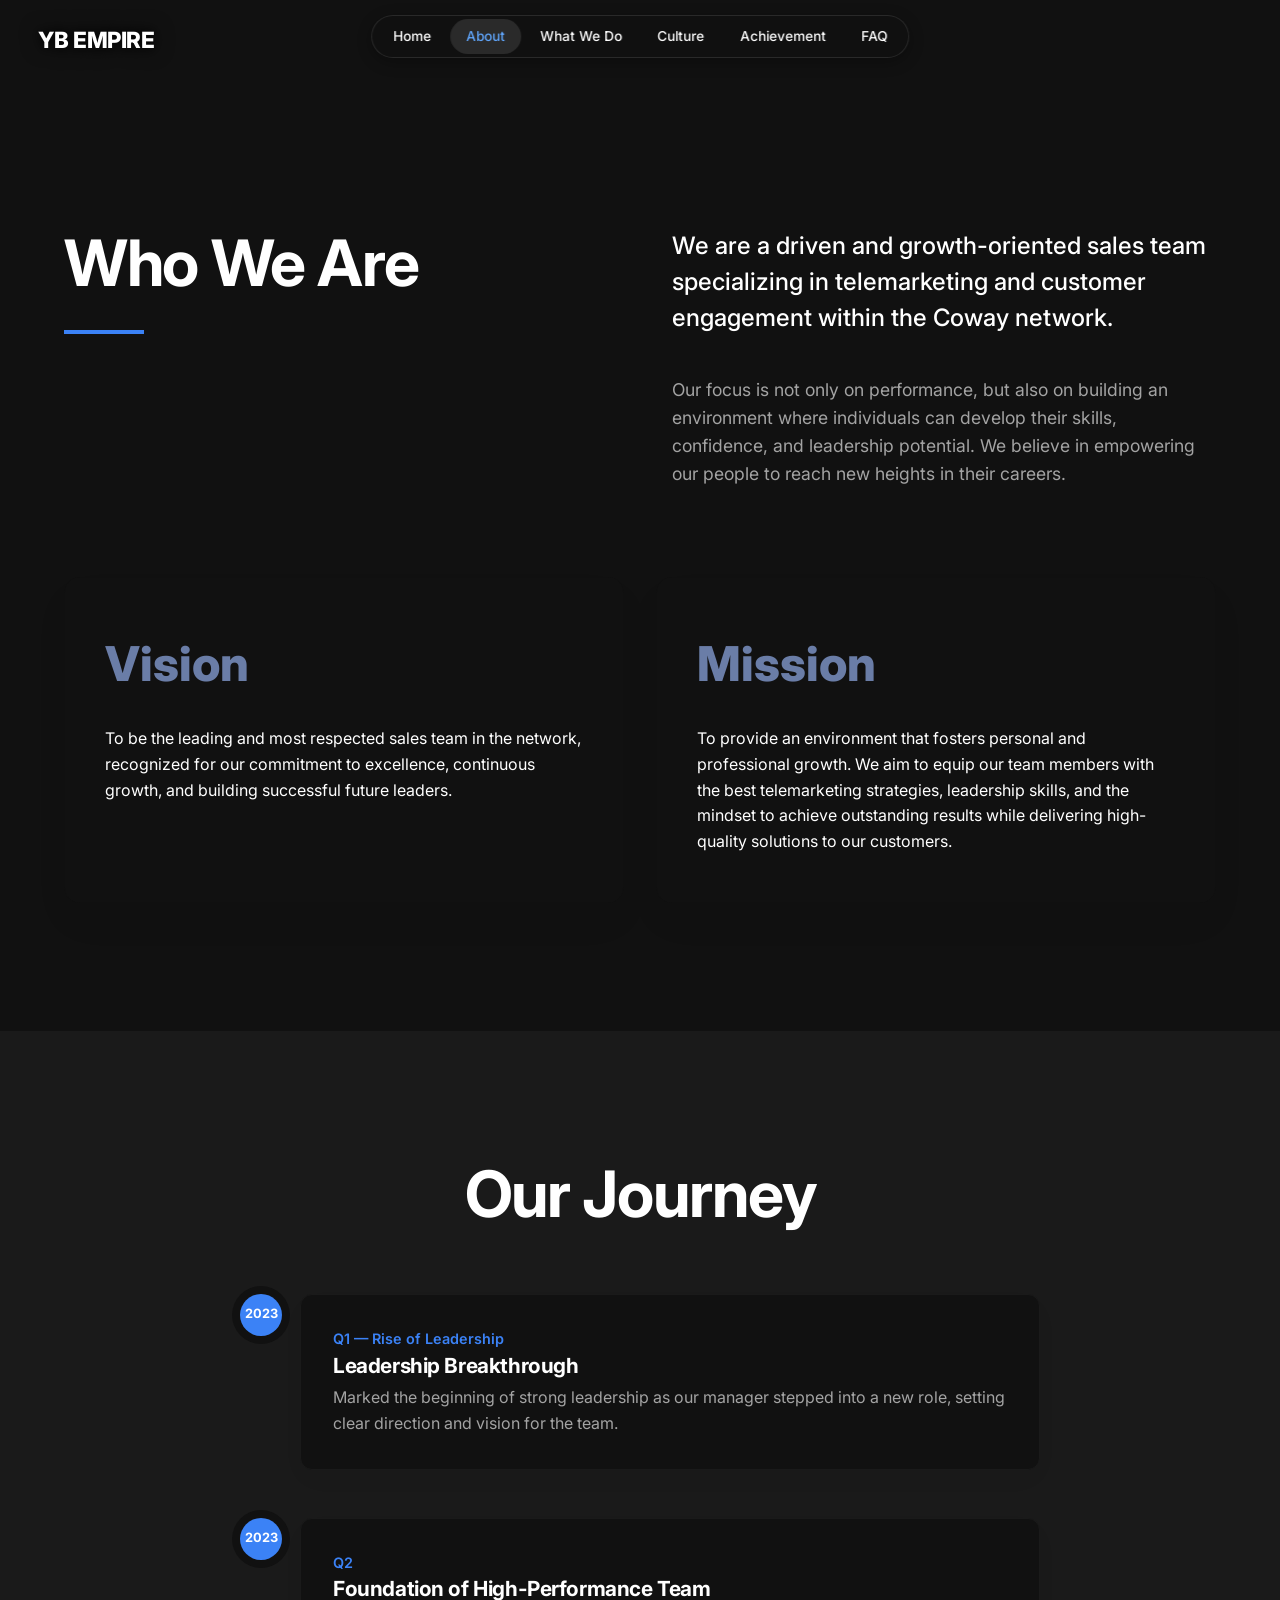
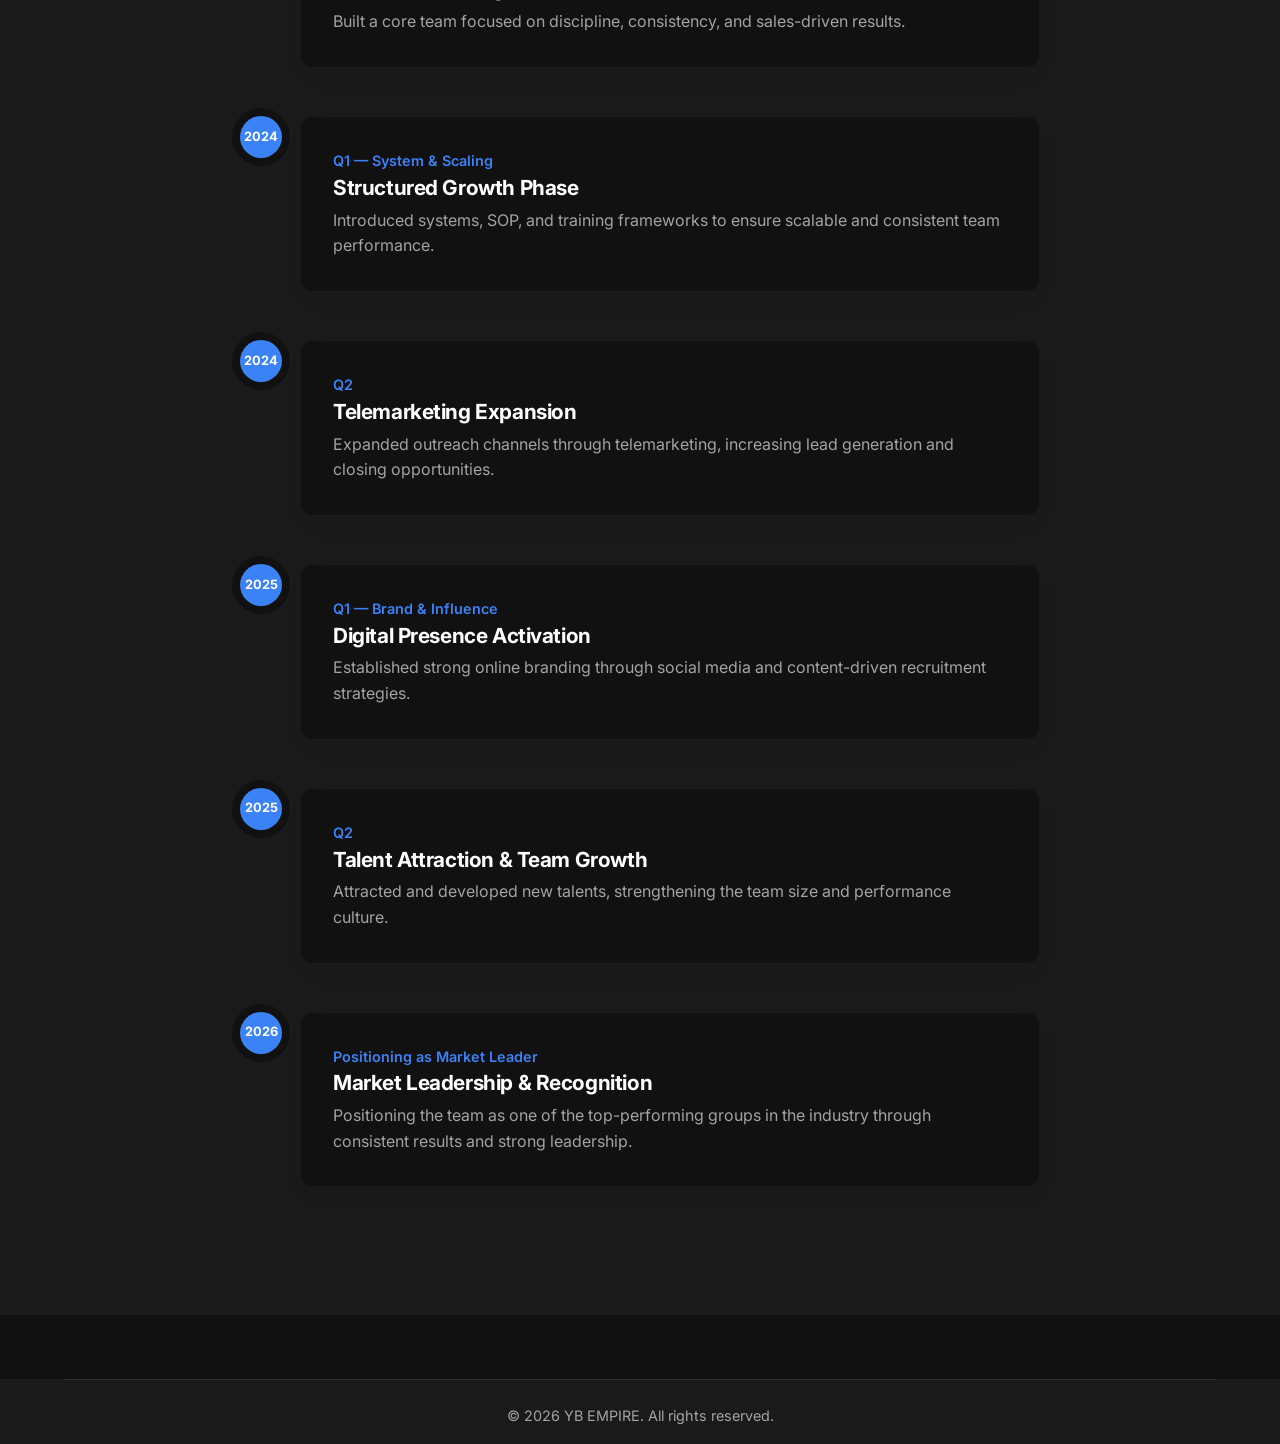
==== commit 65a7c198: "theme colour update" ====
--- a/about.html
+++ b/about.html
@@ -52,15 +52,15 @@
         <div class="container mt-5 pt-5">
             <div class="services-grid">
                 <div class="service-card reveal-up">
-                    <div class="card-icon">Visi</div>
-                    <h3>Our Vision</h3>
+                    <div class="card-icon">Vision</div>
+                    
                     <p>
                         To be the leading and most respected sales team in the network, recognized for our commitment to excellence, continuous growth, and building successful future leaders.
                     </p>
                 </div>
                 <div class="service-card reveal-up delay-1">
-                    <div class="card-icon">Misi</div>
-                    <h3>Our Mission</h3>
+                    <div class="card-icon">Mission</div>
+                    
                     <p>
                         To provide an environment that fosters personal and professional growth. We aim to equip our team members with the best telemarketing strategies, leadership skills, and the mindset to achieve outstanding results while delivering high-quality solutions to our customers.
                     </p>
--- a/styles.css
+++ b/styles.css
@@ -2,15 +2,15 @@
    VARIABLES & RESET
    ========================================= */
 :root {
-    --color-bg: #f5f4ef;
-    --color-bg-light: #eae9e4;
-    --color-bg-dark: #111111;
-    --color-text: #1a1a1a;
-    --color-text-muted: #666666;
+    --color-bg: #111111;
+    --color-bg-light: #1a1a1a;
+    --color-bg-dark: #2a2a2a;
+    --color-text: #ffffff;
+    --color-text-muted: #a3a3a3;
     --color-text-white: #ffffff;
-    --color-accent: #2563eb;
+    --color-accent: #3b82f6;
     /* A vibrant professional blue */
-    --color-accent-hover: #1d4ed8;
+    --color-accent-hover: #60a5fa;
 
     --font-heading: 'Inter', sans-serif;
     --font-body: 'Inter', sans-serif;
@@ -148,7 +148,7 @@
 }
 
 .border-top {
-    border-top: 1px solid rgba(0, 0, 0, 0.1);
+    border-top: 1px solid rgba(255, 255, 255, 0.1);
 }
 
 .bg-dark .border-top {
@@ -202,15 +202,16 @@
     left: 50%;
     transform: translateX(-50%);
     width: auto;
-    padding: 0.2rem 0.3rem; /* Further reduced padding */
+    padding: 0.2rem 0.3rem;
+    /* Further reduced padding */
     z-index: 1000;
     transition: all var(--transition-fast);
-    background-color: rgba(255, 255, 255, 0.65);
+    background-color: rgba(17, 17, 17, 0.65);
     backdrop-filter: blur(12px);
     -webkit-backdrop-filter: blur(12px);
-    border: 1px solid rgba(255, 255, 255, 0.3);
+    border: 1px solid rgba(255, 255, 255, 0.1);
     border-radius: 50px;
-    box-shadow: 0 4px 15px rgba(0, 0, 0, 0.05);
+    box-shadow: 0 4px 15px rgba(0, 0, 0, 0.3);
 }
 
 .navbar.scrolled {
@@ -220,16 +221,19 @@
 
 .logo {
     position: absolute;
-    top: 22px; /* Adjusted slightly to align nicely with smaller navbar */
+    top: 22px;
+    /* Adjusted slightly to align nicely with smaller navbar */
     left: 3vw;
     font-weight: 800;
-    font-size: 1.4rem; /* Kept readable */
+    font-size: 1.4rem;
+    /* Kept readable */
     letter-spacing: -0.02em;
     font-family: var(--font-heading);
-    z-index: 1005; /* High z-index to stay above other elements */
+    z-index: 1005;
+    /* High z-index to stay above other elements */
     color: var(--color-text);
     /* Add text shadow so it remains legible when scrolling over dark background images */
-    text-shadow: 0 0 10px rgba(255, 255, 255, 0.8), 0 0 20px rgba(255, 255, 255, 0.8);
+    text-shadow: 0 0 10px rgba(0, 0, 0, 0.8), 0 0 20px rgba(0, 0, 0, 0.8);
     transition: all var(--transition-fast);
 }
 
@@ -241,21 +245,23 @@
 
 .nav-links a {
     font-weight: 500;
-    font-size: 0.85rem; /* Shrunk font size to make pill smaller */
+    font-size: 0.85rem;
+    /* Shrunk font size to make pill smaller */
     color: var(--color-text);
-    padding: 0.4rem 1rem; /* Shrunk inner link padding */
+    padding: 0.4rem 1rem;
+    /* Shrunk inner link padding */
     border-radius: 50px;
     transition: all var(--transition-fast);
     white-space: nowrap;
 }
 
 .nav-links a:hover {
-    background-color: rgba(0, 0, 0, 0.04);
+    background-color: rgba(255, 255, 255, 0.1);
 }
 
 .nav-links a.active {
-    background-color: #0d1a0d;
-    color: #4ade80;
+    background-color: #2a2a2a;
+    color: #60a5fa;
 }
 
 .menu-toggle {
@@ -319,7 +325,7 @@
     left: 0;
     width: 100%;
     height: 100%;
-    background: linear-gradient(180deg, rgba(245, 244, 239, 0.8) 0%, rgba(245, 244, 239, 1) 100%);
+    background: linear-gradient(180deg, rgba(17, 17, 17, 0.8) 0%, rgba(17, 17, 17, 1) 100%);
 }
 
 .hero-content {
@@ -403,7 +409,7 @@
 .card-icon {
     font-size: 3rem;
     font-weight: 800;
-    color: rgba(37, 99, 235, 0.1);
+    color: rgb(106, 125, 167);
     /* faded accent */
     margin-bottom: 1.5rem;
     font-family: var(--font-heading);
@@ -660,9 +666,9 @@
     width: 50px;
     height: 50px;
     border-radius: 50%;
-    background-color: white;
+    background-color: var(--color-bg-light);
     color: var(--color-text);
-    border: 1px solid var(--color-bg-light);
+    border: 1px solid rgba(255, 255, 255, 0.1);
     transition: all var(--transition-base);
 }
 
@@ -691,7 +697,7 @@
     visibility: hidden;
     transition: opacity 0.3s ease, bottom 0.3s ease;
     pointer-events: none;
-    box-shadow: 0 4px 6px rgba(0,0,0,0.1);
+    box-shadow: 0 4px 6px rgba(0, 0, 0, 0.1);
 }
 
 .social-icon:hover::after {
@@ -790,17 +796,21 @@
 }
 
 @media (max-width: 768px) {
+
     /* Responsive adjustment for the logo */
     .logo {
         font-size: 1rem;
-        top: 32px; /* Align vertically with the center of the mobile hamburger menu */
+        top: 32px;
+        /* Align vertically with the center of the mobile hamburger menu */
         left: 4vw;
-        text-shadow: 0 0 5px rgba(255, 255, 255, 0.9), 0 0 15px rgba(255, 255, 255, 0.9);
+        text-shadow: 0 0 5px rgba(0, 0, 0, 0.9), 0 0 15px rgba(0, 0, 0, 0.9);
     }
 
     /* Reset navbar container so it doesn't bound its children */
-    .navbar, .navbar.scrolled {
-        position: static; /* Let children escape fixed context */
+    .navbar,
+    .navbar.scrolled {
+        position: static;
+        /* Let children escape fixed context */
         width: 100%;
         height: 0;
         padding: 0;
@@ -822,13 +832,13 @@
         width: 50px;
         height: 50px;
         background-color: var(--color-bg-light);
-        border: 1px solid rgba(0,0,0,0.1);
+        border: 1px solid rgba(0, 0, 0, 0.1);
         border-radius: 50%;
         flex-direction: column;
         justify-content: center;
         align-items: center;
         cursor: pointer;
-        box-shadow: 0 4px 10px rgba(0,0,0,0.1);
+        box-shadow: 0 4px 10px rgba(0, 0, 0, 0.1);
     }
 
     .menu-toggle span {
@@ -844,9 +854,11 @@
     .menu-toggle.active span:nth-child(1) {
         transform: translateY(7px) rotate(45deg);
     }
+
     .menu-toggle.active span:nth-child(2) {
         opacity: 0;
     }
+
     .menu-toggle.active span:nth-child(3) {
         transform: translateY(-7px) rotate(-45deg);
     }
@@ -854,10 +866,11 @@
     .nav-links {
         position: fixed;
         top: 0;
-        right: -100vw; /* fully offscreen */
+        right: -100vw;
+        /* fully offscreen */
         width: 100vw;
         height: 100vh;
-        background-color: rgba(245, 244, 239, 0.98); 
+        background-color: rgba(245, 244, 239, 0.98);
         backdrop-filter: blur(10px);
         -webkit-backdrop-filter: blur(10px);
         display: flex;
@@ -882,7 +895,7 @@
         color: var(--color-text);
         transition: color 0.3s ease;
     }
-    
+
     .nav-links a.active {
         color: var(--color-accent);
         background-color: transparent;
@@ -900,5 +913,5 @@
         grid-template-columns: 1fr;
     }
 
-    
+
 }
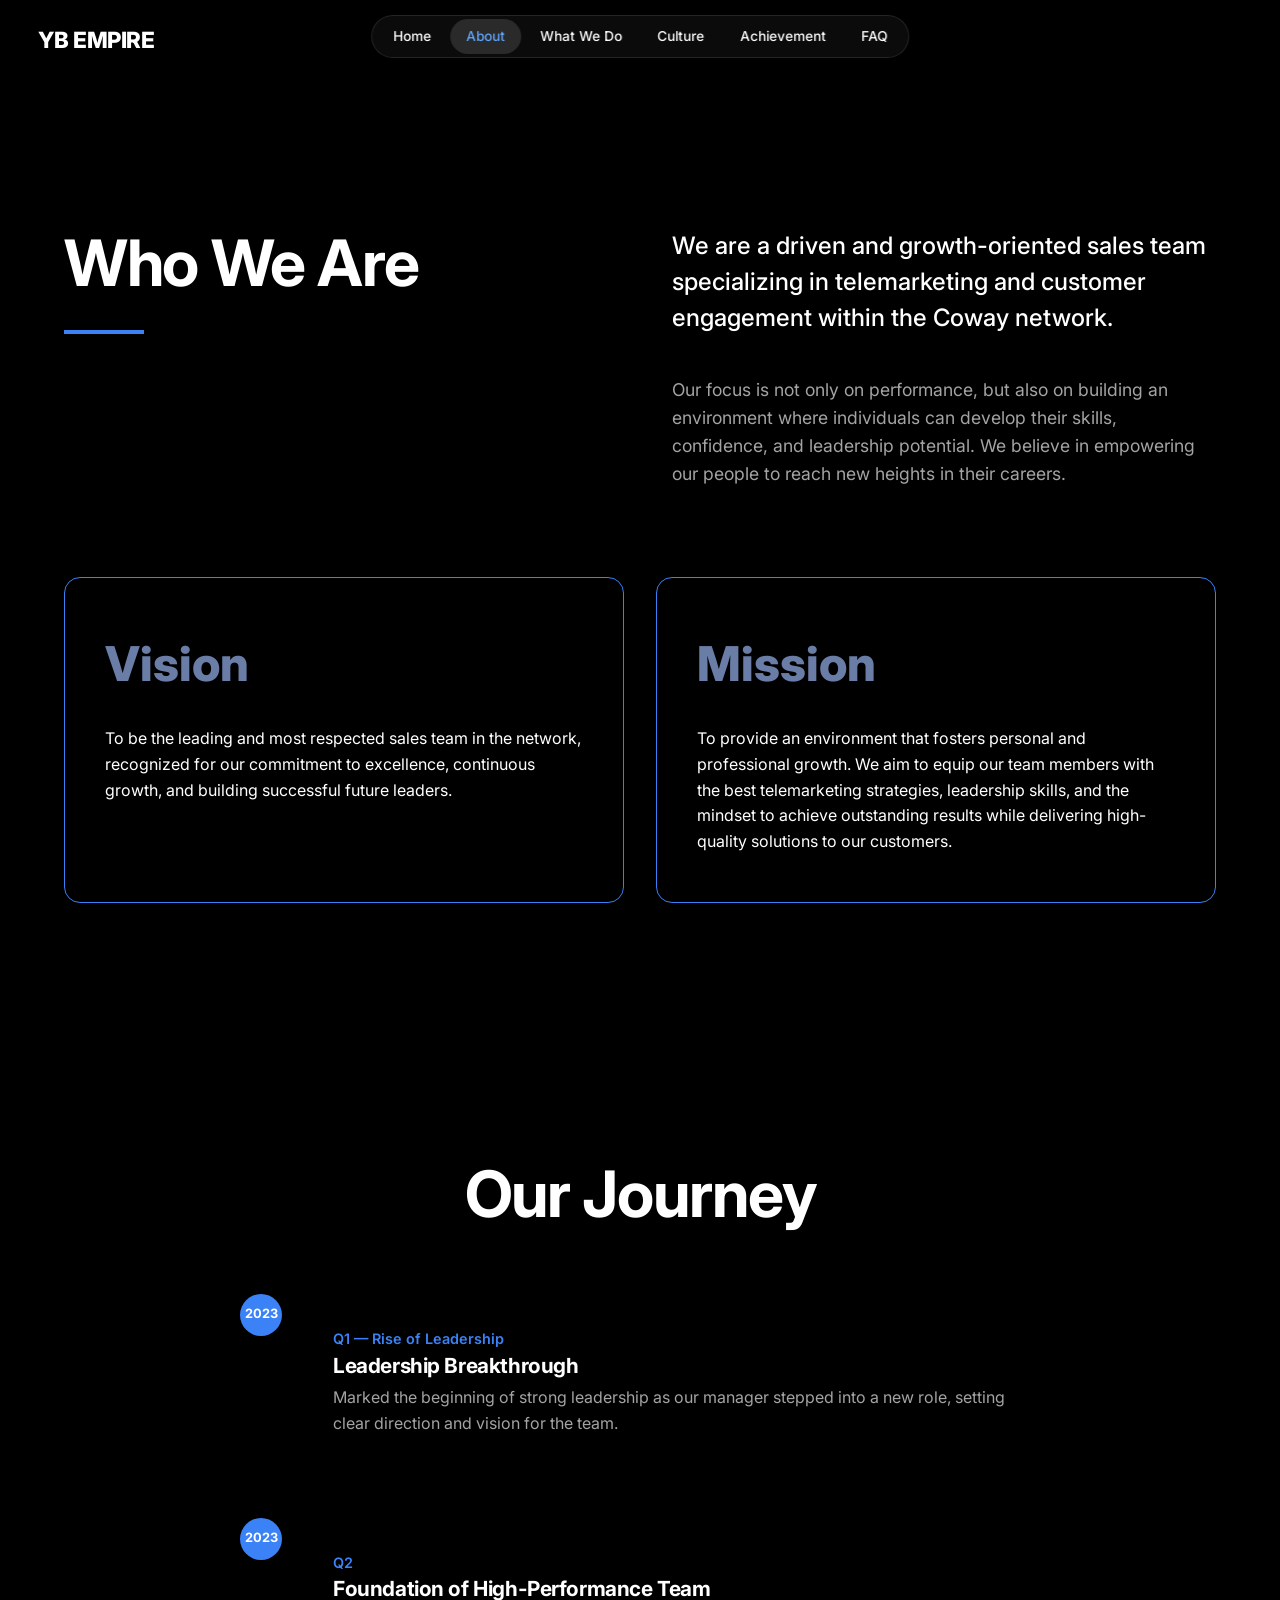
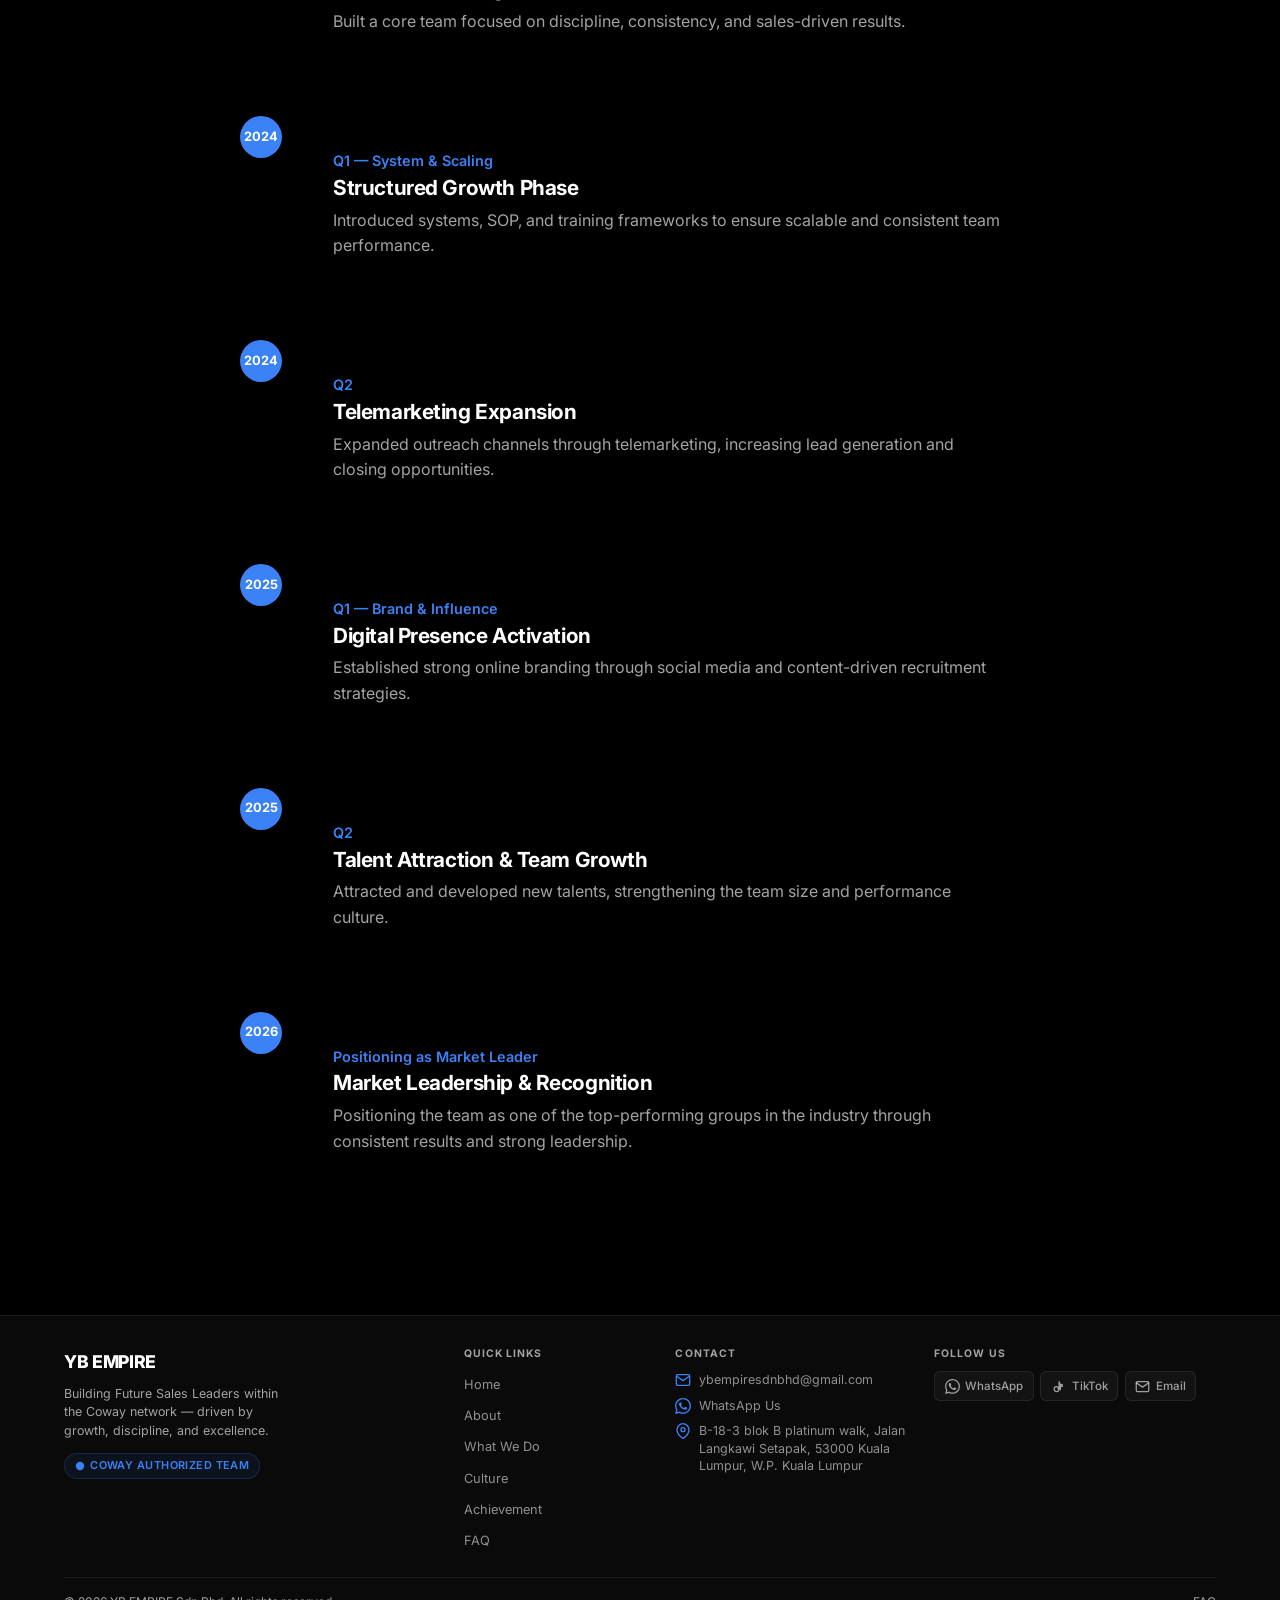
==== commit 762c2397: "update map and farah section" ====
--- a/about.html
+++ b/about.html
@@ -148,10 +148,79 @@
         </div>
     </section>
 
-    <footer class="footer bg-light pb-2">
-        <div class="container text-center">
-            <div class="footer-bottom mt-5 pt-3 border-top">
-                <p>&copy; <span id="year">2025</span> YB EMPIRE. All rights reserved.</p>
+    <footer class="site-footer">
+        <div class="container">
+            <div class="footer-grid">
+                <!-- Brand Column -->
+                <div class="footer-col footer-brand">
+                    <a href="index.html" class="footer-logo">YB EMPIRE</a>
+                    <p class="footer-tagline">Building Future Sales Leaders within the Coway network — driven by growth, discipline, and excellence.</p>
+                    <span class="footer-badge">
+                        <svg viewBox="0 0 24 24" width="10" height="10" fill="currentColor"><circle cx="12" cy="12" r="10"/></svg>
+                        Coway Authorized Team
+                    </span>
+                </div>
+
+                <!-- Quick Links Column -->
+                <div class="footer-col">
+                    <h4>Quick Links</h4>
+                    <ul class="footer-links">
+                        <li><a href="index.html">Home</a></li>
+                        <li><a href="about.html">About</a></li>
+                        <li><a href="services.html">What We Do</a></li>
+                        <li><a href="culture.html">Culture</a></li>
+                        <li><a href="achievement.html">Achievement</a></li>
+                        <li><a href="faq.html">FAQ</a></li>
+                    </ul>
+                </div>
+
+                <!-- Contact Column -->
+                <div class="footer-col">
+                    <h4>Contact</h4>
+                    <ul class="footer-contact-list">
+                        <li>
+                            <svg viewBox="0 0 24 24" width="16" height="16" fill="none" stroke="currentColor" stroke-width="2"><path d="M4 4h16c1.1 0 2 .9 2 2v12c0 1.1-.9 2-2 2H4c-1.1 0-2-.9-2-2V6c0-1.1.9-2 2-2z"/><polyline points="22,6 12,13 2,6"/></svg>
+                            <a href="https://mail.google.com/mail/?view=cm&fs=1&to=ybempiresdnbhd@gmail.com" target="_blank" rel="noopener noreferrer">ybempiresdnbhd@gmail.com</a>
+                        </li>
+                        <li>
+                            <svg viewBox="0 0 24 24" width="16" height="16" fill="currentColor"><path d="M17.472 14.382c-.297-.149-1.758-.867-2.03-.967-.273-.099-.471-.148-.67.15-.197.297-.767.966-.94 1.164-.173.199-.347.223-.644.075-.297-.15-1.255-.463-2.39-1.475-.883-.788-1.48-1.761-1.653-2.059-.173-.297-.018-.458.13-.606.134-.133.298-.347.446-.52.149-.174.198-.298.298-.497.099-.198.05-.371-.025-.52-.075-.149-.669-1.612-.916-2.207-.242-.579-.487-.5-.669-.51-.173-.008-.371-.01-.57-.01-.198 0-.52.074-.792.372-.272.297-1.04 1.016-1.04 2.479 0 1.462 1.065 2.875 1.213 3.074.149.198 2.096 3.2 5.077 4.487.709.306 1.262.489 1.694.625.712.227 1.36.195 1.871.118.571-.085 1.758-.719 2.006-1.413.248-.694.248-1.289.173-1.413-.074-.124-.272-.198-.57-.347m-5.421 7.403h-.004a9.87 9.87 0 01-5.031-1.378l-.361-.214-3.741.982.998-3.648-.235-.374a9.86 9.86 0 01-1.51-5.26c.001-5.45 4.436-9.884 9.888-9.884 2.64 0 5.122 1.03 6.988 2.898a9.825 9.825 0 012.893 6.994c-.003 5.45-4.437 9.884-9.885 9.884m8.413-18.297A11.815 11.815 0 0012.05 0C5.495 0 .16 5.335.157 11.892c0 2.096.547 4.142 1.588 5.945L.057 24l6.305-1.654a11.882 11.882 0 005.683 1.448h.005c6.554 0 11.89-5.335 11.893-11.893a11.821 11.821 0 00-3.48-8.413z"/></svg>
+                            <a href="https://wa.link/lccv3a" target="_blank" rel="noopener noreferrer">WhatsApp Us</a>
+                        </li>
+                        <li>
+                            <svg viewBox="0 0 24 24" width="16" height="16" fill="none" stroke="currentColor" stroke-width="2"><path d="M21 10c0 7-9 13-9 13s-9-6-9-13a9 9 0 0 1 18 0z"/><circle cx="12" cy="10" r="3"/></svg>
+                            <span style="display: inline-block; vertical-align: top; line-height: 1.4;">B-18-3 blok B platinum walk, Jalan Langkawi Setapak, 53000 Kuala Lumpur, W.P. Kuala Lumpur</span>
+                        </li>
+                    </ul>
+                </div>
+
+                <!-- Social Media Column -->
+                <div class="footer-col">
+                    <h4>Follow Us</h4>
+                    <div class="footer-socials">
+                        <a href="https://wa.link/lccv3a" target="_blank" rel="noopener noreferrer" class="footer-social-link" aria-label="WhatsApp">
+                            <svg viewBox="0 0 24 24" width="15" height="15" fill="currentColor"><path d="M17.472 14.382c-.297-.149-1.758-.867-2.03-.967-.273-.099-.471-.148-.67.15-.197.297-.767.966-.94 1.164-.173.199-.347.223-.644.075-.297-.15-1.255-.463-2.39-1.475-.883-.788-1.48-1.761-1.653-2.059-.173-.297-.018-.458.13-.606.134-.133.298-.347.446-.52.149-.174.198-.298.298-.497.099-.198.05-.371-.025-.52-.075-.149-.669-1.612-.916-2.207-.242-.579-.487-.5-.669-.51-.173-.008-.371-.01-.57-.01-.198 0-.52.074-.792.372-.272.297-1.04 1.016-1.04 2.479 0 1.462 1.065 2.875 1.213 3.074.149.198 2.096 3.2 5.077 4.487.709.306 1.262.489 1.694.625.712.227 1.36.195 1.871.118.571-.085 1.758-.719 2.006-1.413.248-.694.248-1.289.173-1.413-.074-.124-.272-.198-.57-.347m-5.421 7.403h-.004a9.87 9.87 0 01-5.031-1.378l-.361-.214-3.741.982.998-3.648-.235-.374a9.86 9.86 0 01-1.51-5.26c.001-5.45 4.436-9.884 9.888-9.884 2.64 0 5.122 1.03 6.988 2.898a9.825 9.825 0 012.893 6.994c-.003 5.45-4.437 9.884-9.885 9.884m8.413-18.297A11.815 11.815 0 0012.05 0C5.495 0 .16 5.335.157 11.892c0 2.096.547 4.142 1.588 5.945L.057 24l6.305-1.654a11.882 11.882 0 005.683 1.448h.005c6.554 0 11.89-5.335 11.893-11.893a11.821 11.821 0 00-3.48-8.413z"/></svg>
+                            WhatsApp
+                        </a>
+                        <a href="https://www.tiktok.com/@ybempire_?_t=8QW91o86x9c&_r=1" target="_blank" rel="noopener noreferrer" class="footer-social-link" aria-label="TikTok">
+                            <svg viewBox="0 0 24 24" width="15" height="15" fill="none" stroke="currentColor" stroke-width="2" stroke-linecap="round" stroke-linejoin="round"><path d="M9 12a4 4 0 1 0 4 4V4a5 5 0 0 0 5 5v3a3 3 0 0 1-3-3v8a4 4 0 0 1-4-4z"/></svg>
+                            TikTok
+                        </a>
+                        <a href="https://mail.google.com/mail/?view=cm&fs=1&to=ybempiresdnbhd@gmail.com" target="_blank" rel="noopener noreferrer" class="footer-social-link" aria-label="Email">
+                            <svg viewBox="0 0 24 24" width="15" height="15" fill="none" stroke="currentColor" stroke-width="2" stroke-linecap="round" stroke-linejoin="round"><path d="M4 4h16c1.1 0 2 .9 2 2v12c0 1.1-.9 2-2 2H4c-1.1 0-2-.9-2-2V6c0-1.1.9-2 2-2z"/><polyline points="22,6 12,13 2,6"/></svg>
+                            Email
+                        </a>
+
+                    </div>
+                </div>
+            </div>
+
+            <!-- Footer Bottom Bar -->
+            <div class="footer-bottom">
+                <p>&copy; <span id="year">2025</span> YB EMPIRE Sdn Bhd. All rights reserved.</p>
+                <div class="footer-bottom-links">
+                   
+                    <a href="faq.html">FAQ</a>
+                </div>
             </div>
         </div>
     </footer>
--- a/styles.css
+++ b/styles.css
@@ -2,9 +2,9 @@
    VARIABLES & RESET
    ========================================= */
 :root {
-    --color-bg: #111111;
-    --color-bg-light: #1a1a1a;
-    --color-bg-dark: #2a2a2a;
+    --color-bg: #000000;
+    --color-bg-light: #000000;
+    --color-bg-dark: #111111;
     --color-text: #ffffff;
     --color-text-muted: #a3a3a3;
     --color-text-white: #ffffff;
@@ -34,6 +34,17 @@
 html {
     scroll-behavior: smooth;
     font-size: 16px;
+    -ms-overflow-style: none;
+    /* IE and Edge */
+    scrollbar-width: none;
+    /* Firefox */
+}
+
+/* Hide global scrollbar for Chrome, Safari, and Opera */
+html::-webkit-scrollbar,
+body::-webkit-scrollbar {
+    width: 0;
+    display: none;
 }
 
 body {
@@ -43,6 +54,10 @@
     line-height: 1.6;
     overflow-x: hidden;
     -webkit-font-smoothing: antialiased;
+    -ms-overflow-style: none;
+    /* IE and Edge */
+    scrollbar-width: none;
+    /* Firefox */
 }
 
 img {
@@ -304,21 +319,6 @@
     z-index: -1;
 }
 
-.hero-bg img {
-    width: 100%;
-    height: 100%;
-    object-fit: cover;
-    opacity: 0.2;
-    /* Blend with background */
-    transform: scale(1.05);
-    transition: transform 10s ease-out;
-}
-
-/* Small zoom effect on load */
-.hero.loaded .hero-bg img {
-    transform: scale(1);
-}
-
 .hero-overlay {
     position: absolute;
     top: 0;
@@ -392,12 +392,12 @@
 }
 
 .service-card {
-    background: var(--color-bg);
+    background: #000000;
     padding: 3rem 2.5rem;
     border-radius: 16px;
-    box-shadow: 0 20px 40px rgba(0, 0, 0, 0.03);
+    box-shadow: 0 20px 40px rgba(0, 0, 0, 0.5);
     transition: transform var(--transition-base), box-shadow var(--transition-base);
-    border: 1px solid rgba(0, 0, 0, 0.03);
+    border: 1px solid var(--color-accent);
     height: 100%;
 }
 
@@ -529,6 +529,17 @@
     flex: 1;
 }
 
+.timeline-label-connector {
+    position: absolute;
+    top: -30px;
+    left: 50%;
+    transform: translateX(-50%);
+    font-weight: 600;
+    color: var(--color-text-muted);
+    font-size: 0.95rem;
+    white-space: nowrap;
+}
+
 .step-circle {
     width: 80px;
     height: 80px;
@@ -551,6 +562,19 @@
     color: white;
     box-shadow: 0 0 0 15px rgba(37, 99, 235, 0.2);
     transform: scale(1.1);
+}
+
+.step-circle.glow {
+    background-color: var(--color-accent);
+    color: white;
+    transform: scale(1.15);
+    box-shadow: 0 0 25px rgba(59, 130, 246, 0.6), 0 0 0 15px rgba(37, 99, 235, 0.2);
+    border-color: #fff;
+}
+
+.flow-step:hover .step-circle.glow {
+    transform: scale(1.25);
+    box-shadow: 0 0 35px rgba(59, 130, 246, 0.8), 0 0 0 20px rgba(37, 99, 235, 0.3);
 }
 
 .flow-step h4 {
@@ -571,11 +595,65 @@
     background-position: 100% 0;
     margin: -60px 0 0 0;
     z-index: 1;
+    position: relative;
 }
 
 .flow-connector.active {
     background-position: 0 0;
     transition: background-position 1s ease-out;
+}
+
+.reward-strip p {
+    display: inline-block;
+    background: rgba(255, 255, 255, 0.05);
+    padding: 0.8rem 2rem;
+    border-radius: 50px;
+    font-weight: 600;
+    letter-spacing: 1px;
+    font-size: 1rem;
+    color: #e2e8f0;
+    border: 1px solid rgba(255, 255, 255, 0.1);
+}
+
+@media (max-width: 768px) {
+    .reward-strip p {
+        font-size: 0.85rem;
+        padding: 0.8rem 1rem;
+    }
+}
+
+.achiever-preview-bar {
+    display: inline-block;
+    padding: 1rem 2rem;
+    background: linear-gradient(90deg, rgba(30, 41, 59, 0.8), rgba(15, 23, 42, 0.9));
+    border: 1px solid rgba(255, 255, 255, 0.1);
+    border-left: 3px solid var(--color-accent);
+    border-radius: 8px;
+    color: #fff;
+    font-size: 1.1rem;
+    transition: all 0.3s ease;
+    box-shadow: 0 10px 25px rgba(0, 0, 0, 0.3);
+    text-decoration: none;
+}
+
+.achiever-preview-bar:hover {
+    transform: translateY(-3px);
+    box-shadow: 0 15px 35px rgba(59, 130, 246, 0.2);
+    background: linear-gradient(90deg, rgba(30, 41, 59, 1), rgba(30, 58, 138, 0.6));
+    border-color: rgba(255, 255, 255, 0.2);
+    border-left: 3px solid #60a5fa;
+}
+
+.achiever-preview-bar .hover-arrow {
+    display: inline-block;
+    margin-left: 10px;
+    transition: transform 0.3s ease;
+    color: var(--color-accent);
+}
+
+.achiever-preview-bar:hover .hover-arrow {
+    transform: translateX(5px);
+    color: #60a5fa;
 }
 
 /* =========================================
@@ -668,7 +746,7 @@
     border-radius: 50%;
     background-color: var(--color-bg-light);
     color: var(--color-text);
-    border: 1px solid rgba(255, 255, 255, 0.1);
+    border: 1px solid rgb(2, 34, 173);
     transition: all var(--transition-base);
 }
 
@@ -706,9 +784,207 @@
     bottom: -30px;
 }
 
+/* =========================================
+   FOOTER – COMPACT LAYOUT
+   ========================================= */
+.site-footer {
+    background: #0a0a0a;
+    border-top: 1px solid rgba(255,255,255,0.07);
+    padding: 2rem 0 0;
+}
+
+.footer-grid {
+    display: grid;
+    grid-template-columns: 1.6fr 0.8fr 1fr 1.2fr;
+    gap: 1.5rem;
+    padding-bottom: 1.5rem;
+}
+
+/* Brand column */
+.footer-brand .footer-logo {
+    font-size: 1.1rem;
+    font-weight: 800;
+    letter-spacing: -0.02em;
+    color: #fff;
+    display: inline-block;
+    margin-bottom: 0.5rem;
+}
+
+.footer-brand .footer-tagline {
+    color: var(--color-text-muted);
+    font-size: 0.78rem;
+    line-height: 1.5;
+    max-width: 220px;
+    margin-bottom: 0.75rem;
+}
+
+.footer-badge {
+    display: inline-flex;
+    align-items: center;
+    gap: 0.35rem;
+    background: rgba(59,130,246,0.08);
+    border: 1px solid rgba(59,130,246,0.2);
+    color: var(--color-accent);
+    font-size: 0.68rem;
+    font-weight: 600;
+    padding: 0.2rem 0.6rem;
+    border-radius: 50px;
+    letter-spacing: 0.04em;
+    text-transform: uppercase;
+}
+
+/* Column headings */
+.footer-col h4 {
+    font-size: 0.65rem;
+    font-weight: 700;
+    letter-spacing: 0.1em;
+    text-transform: uppercase;
+    color: var(--color-text-muted);
+    margin-bottom: 0.7rem;
+}
+
+/* Quick links */
+.footer-links {
+    list-style: none;
+    padding: 0;
+    margin: 0;
+    display: flex;
+    flex-direction: column;
+    gap: 0.35rem;
+}
+
+.footer-links li a {
+    color: rgba(255,255,255,0.55);
+    font-size: 0.8rem;
+    transition: color 0.2s ease, padding-left 0.2s ease;
+    display: inline-block;
+}
+
+.footer-links li a:hover {
+    color: var(--color-accent);
+    padding-left: 3px;
+}
+
+/* Contact info */
+.footer-contact-list {
+    list-style: none;
+    padding: 0;
+    margin: 0;
+    display: flex;
+    flex-direction: column;
+    gap: 0.5rem;
+}
+
+.footer-contact-list li {
+    display: flex;
+    align-items: flex-start;
+    gap: 0.5rem;
+    color: rgba(255,255,255,0.55);
+    font-size: 0.78rem;
+    line-height: 1.4;
+}
+
+.footer-contact-list li svg {
+    flex-shrink: 0;
+    margin-top: 1px;
+    color: var(--color-accent);
+}
+
+.footer-contact-list li a {
+    color: rgba(255,255,255,0.55);
+    transition: color 0.2s ease;
+}
+
+.footer-contact-list li a:hover {
+    color: var(--color-accent);
+}
+
+/* Social media icons in footer */
+.footer-socials {
+    display: flex;
+    flex-wrap: wrap;
+    gap: 0.4rem;
+}
+
+.footer-social-link {
+    display: flex;
+    align-items: center;
+    gap: 0.35rem;
+    background: rgba(255,255,255,0.04);
+    border: 1px solid rgba(255,255,255,0.08);
+    border-radius: 6px;
+    padding: 0.3rem 0.6rem;
+    color: rgba(255,255,255,0.6);
+    font-size: 0.72rem;
+    font-weight: 500;
+    transition: all 0.2s ease;
+    text-decoration: none;
+}
+
+.footer-social-link:hover {
+    background: var(--color-accent);
+    border-color: var(--color-accent);
+    color: #fff;
+    transform: translateY(-1px);
+}
+
+.footer-social-link svg {
+    flex-shrink: 0;
+}
+
+/* Footer bottom bar */
 .footer-bottom {
+    border-top: 1px solid rgba(255,255,255,0.07);
+    padding: 0.9rem 0;
+    display: flex;
+    align-items: center;
+    justify-content: space-between;
+    flex-wrap: wrap;
+    gap: 0.5rem;
+}
+
+.footer-bottom p {
     color: var(--color-text-muted);
-    font-size: 0.9rem;
+    font-size: 0.75rem;
+}
+
+.footer-bottom-links {
+    display: flex;
+    gap: 1rem;
+}
+
+.footer-bottom-links a {
+    color: var(--color-text-muted);
+    font-size: 0.75rem;
+    transition: color 0.2s ease;
+}
+
+.footer-bottom-links a:hover {
+    color: var(--color-accent);
+}
+
+@media (max-width: 1024px) {
+    .footer-grid {
+        grid-template-columns: 1fr 1fr;
+        gap: 1.25rem;
+    }
+}
+
+@media (max-width: 600px) {
+    .footer-grid {
+        grid-template-columns: 1fr 1fr;
+        gap: 1rem;
+    }
+    .footer-bottom {
+        flex-direction: column;
+        align-items: center;
+        text-align: center;
+    }
+    .footer-bottom-links {
+        gap: 0.75rem;
+        flex-wrap: wrap;
+        justify-content: center;
+    }
 }
 
 /* =========================================
@@ -792,6 +1068,12 @@
 
     .flow-connector.active {
         background-position: 0 0;
+    }
+
+    .timeline-label-connector {
+        top: 50%;
+        left: 20px;
+        transform: translateY(-50%);
     }
 }
 
@@ -914,4 +1196,472 @@
     }
 
 
+}
+
+/* =========================================
+   PHOTO SLIDER & HERO CONTROLS
+   ========================================= */
+.slider-image {
+    position: absolute;
+    top: 0;
+    left: 0;
+    width: 100%;
+    height: 100%;
+    object-fit: cover;
+    opacity: 0;
+    transition: opacity 1.5s ease-in-out;
+}
+
+.slider-image.active {
+    opacity: 1;
+}
+
+/* Slider Controls */
+.slider-controls {
+    position: absolute;
+    bottom: 30px;
+    width: 100%;
+    display: flex;
+    justify-content: center;
+    padding: 0 5%;
+    z-index: 20;
+    align-items: center;
+}
+
+@media (max-width: 768px) {
+    .slider-controls {
+        flex-direction: column;
+        gap: 20px;
+        bottom: 20px;
+    }
+
+    .slider-buttons {
+        margin-left: 0 !important;
+    }
+
+    .slider-dots {
+        position: static !important;
+        transform: none !important;
+    }
+}
+
+.slider-dots {
+    display: flex;
+    gap: 12px;
+    position: absolute;
+    left: 50%;
+    transform: translateX(-50%);
+}
+
+.dot {
+    width: 12px;
+    height: 12px;
+    border-radius: 50%;
+    background-color: rgba(255, 255, 255, 0.4);
+    cursor: pointer;
+    transition: all 0.3s;
+}
+
+.dot.active {
+    background-color: #ffffff;
+    transform: scale(1.2);
+}
+
+.slider-buttons {
+    display: flex;
+    gap: 15px;
+    margin-left: auto;
+}
+
+.slider-buttons button {
+    background-color: rgba(255, 255, 255, 0.8);
+    border: none;
+    width: 44px;
+    height: 44px;
+    border-radius: 50%;
+    cursor: pointer;
+    display: flex;
+    align-items: center;
+    justify-content: center;
+    color: #111;
+    transition: all var(--transition-fast);
+}
+
+.slider-buttons button:hover {
+    background-color: #fff;
+    transform: scale(1.1);
+}
+
+/* =========================================
+   READ MORE MODAL
+   ========================================= */
+.read-more-link {
+    display: inline-flex;
+    align-items: center;
+    color: var(--color-accent);
+    font-weight: 600;
+    font-size: 0.95rem;
+    text-decoration: none;
+    transition: all var(--transition-fast);
+    padding: 0.6rem 1.5rem;
+    border: 1px solid var(--color-accent);
+    border-radius: 30px;
+    margin-top: 1rem;
+    margin-left: 1rem;
+    /* Moves the button a little bit to the right */
+    background: transparent;
+}
+
+.read-more-link:hover {
+    background-color: var(--color-accent);
+    color: #ffffff;
+    transform: translateX(5px);
+    box-shadow: 0 4px 15px rgba(59, 130, 246, 0.4);
+}
+
+.modal-overlay {
+    position: fixed;
+    top: 0;
+    left: 0;
+    width: 100%;
+    height: 100%;
+    background-color: rgba(90, 90, 90, 0.95);
+    z-index: 2000;
+    display: none;
+    align-items: center;
+    justify-content: center;
+    opacity: 0;
+    transition: opacity var(--transition-base);
+}
+
+.modal-overlay.active {
+    display: flex;
+    opacity: 1;
+}
+
+.modal-content {
+    background-color: transparent;
+    width: 90%;
+    max-width: 1000px;
+    position: relative;
+    color: #fff;
+}
+
+.close-modal {
+    position: absolute;
+    top: -40px;
+    right: -20px;
+    font-size: 3rem;
+    font-weight: bold;
+    cursor: pointer;
+    color: #fff;
+    transition: color var(--transition-fast);
+    z-index: 2001;
+    line-height: 1;
+}
+
+.close-modal:hover {
+    color: #ccc;
+}
+
+.modal-body {
+    display: flex;
+    flex-wrap: wrap;
+    gap: 3rem;
+    background: transparent;
+    max-height: 80vh;
+    overflow-y: auto;
+    padding-right: 10px;
+    -ms-overflow-style: none;
+    /* IE and Edge */
+    scrollbar-width: none;
+    /* Firefox */
+}
+
+.modal-body::-webkit-scrollbar {
+    display: none;
+}
+
+.modal-image {
+    flex: 1 1 300px;
+}
+
+.modal-image img {
+    width: 100%;
+    border-radius: 8px;
+    object-fit: cover;
+    box-shadow: 0 10px 30px rgba(0, 0, 0, 0.5);
+    max-height: 450px;
+}
+
+.modal-text {
+    flex: 2 1 400px;
+}
+
+.modal-text h2 {
+    font-size: 2rem;
+    margin-bottom: 0.5rem;
+}
+
+.modal-text p {
+    font-size: 1rem;
+    line-height: 1.8;
+    color: #e0e0e0;
+}
+
+@media (max-width: 768px) {
+    .modal-body {
+        flex-direction: column;
+        gap: 1.5rem;
+        max-height: 80vh;
+        overflow-y: auto;
+        padding-right: 10px;
+    }
+
+    .close-modal {
+        top: -40px;
+        right: 0;
+    }
+}
+
+/* Facecard Grid Styles */
+.facecard-grid {
+    display: grid;
+    grid-template-columns: repeat(3, 1fr);
+    gap: 20px;
+    width: 100%;
+    padding: 10px;
+}
+
+@media (max-width: 992px) {
+    .facecard-grid {
+        grid-template-columns: repeat(2, 1fr);
+    }
+}
+
+@media (max-width: 768px) {
+    .facecard-grid {
+        grid-template-columns: 1fr;
+    }
+}
+
+.facecard {
+    background-color: #000;
+    padding: 15px;
+    /* Creates the black border effect */
+    display: flex;
+    flex-direction: column;
+}
+
+.facecard-image {
+    width: 100%;
+    aspect-ratio: 3/4;
+}
+
+.facecard-image img {
+    width: 100%;
+    height: 100%;
+    object-fit: cover;
+    box-shadow: none;
+}
+
+.facecard-info {
+    background-color: #2563eb;
+    /* Blue from standard accent or similar to image */
+    color: #fff;
+    text-align: center;
+    padding: 1.5rem 1rem;
+    display: flex;
+    flex-direction: column;
+    justify-content: center;
+    flex-grow: 1;
+}
+
+.facecard-info h3 {
+    margin: 0 0 0.5rem 0;
+    font-size: 1.3rem;
+    font-weight: 700;
+    color: #fff;
+}
+
+.facecard-info p {
+    margin: 0 0 1.5rem 0;
+    font-size: 1rem;
+    color: #e0e0e0;
+}
+
+.facecard-link {
+    color: #fff;
+    text-decoration: underline;
+    font-size: 0.95rem;
+    transition: color 0.2s;
+}
+
+.facecard-link:hover {
+    color: #ccc;
+}
+
+/* =========================================
+   TEAM FOUNDATION SECTION
+   ========================================= */
+.team-foundation-section {
+    position: relative;
+    overflow: hidden;
+    background: linear-gradient(to bottom, var(--color-bg), var(--color-bg-dark));
+}
+
+.foundation-grid {
+    display: grid;
+    grid-template-columns: 1fr 1fr;
+    gap: 4rem;
+    align-items: center;
+}
+
+@media (max-width: 992px) {
+    .foundation-grid {
+        grid-template-columns: 1fr;
+        gap: 2.5rem;
+    }
+}
+
+.foundation-image-wrapper {
+    position: relative;
+    border-radius: 24px;
+    overflow: hidden;
+    box-shadow: 0 25px 50px -12px rgba(0, 0, 0, 0.5);
+}
+
+.foundation-image-wrapper::before {
+    content: '';
+    position: absolute;
+    top: 0; left: 0; right: 0; bottom: 0;
+    border-radius: 24px;
+    box-shadow: inset 0 0 0 1px rgba(255, 255, 255, 0.1);
+    z-index: 2;
+    pointer-events: none;
+}
+
+.foundation-image-wrapper img {
+    width: 100%;
+    height: auto;
+    object-fit: cover;
+    transform: scale(1.02);
+    transition: transform 0.8s cubic-bezier(0.16, 1, 0.3, 1);
+}
+
+.foundation-image-wrapper:hover img {
+    transform: scale(1.05);
+}
+
+.foundation-glass-badge {
+    position: absolute;
+    bottom: 30px;
+    left: -20px;
+    background: rgba(30, 41, 59, 0.7);
+    backdrop-filter: blur(12px);
+    -webkit-backdrop-filter: blur(12px);
+    border: 1px solid rgba(255, 255, 255, 0.1);
+    padding: 1rem 1.5rem;
+    border-radius: 12px;
+    z-index: 3;
+    display: flex;
+    align-items: center;
+    gap: 1rem;
+    box-shadow: 0 10px 30px rgba(0, 0, 0, 0.3);
+    animation: float 6s ease-in-out infinite;
+}
+
+@media (max-width: 768px) {
+    .foundation-glass-badge {
+        left: 10px;
+        bottom: 20px;
+    }
+}
+
+@keyframes float {
+    0% { transform: translateY(0px); }
+    50% { transform: translateY(-10px); }
+    100% { transform: translateY(0px); }
+}
+
+.badge-number {
+    font-size: 2.5rem;
+    font-weight: 800;
+    color: var(--color-accent);
+    line-height: 1;
+}
+
+.badge-text {
+    font-size: 0.85rem;
+    color: var(--color-text-muted);
+    font-weight: 500;
+    text-transform: uppercase;
+    letter-spacing: 0.05em;
+    line-height: 1.3;
+}
+
+.foundation-content h2 {
+    font-size: clamp(2.5rem, 4vw, 3.5rem);
+    margin-bottom: 1.5rem;
+    background: linear-gradient(135deg, #fff 0%, #a3a3a3 100%);
+    -webkit-background-clip: text;
+    background-clip: text;
+    -webkit-text-fill-color: transparent;
+}
+
+.foundation-subtitle {
+    font-size: 1.25rem;
+    color: var(--color-accent);
+    font-weight: 600;
+    margin-bottom: 1rem;
+    text-transform: uppercase;
+    letter-spacing: 0.1em;
+}
+
+.foundation-desc {
+    font-size: 1.15rem;
+    color: var(--color-text-muted);
+    line-height: 1.8;
+    margin-bottom: 2.5rem;
+}
+
+.achievement-list {
+    display: flex;
+    flex-direction: column;
+    gap: 1rem;
+}
+
+.achievement-item {
+    display: flex;
+    align-items: center;
+    gap: 1rem;
+    background: rgba(255, 255, 255, 0.03);
+    padding: 1rem;
+    border-radius: 12px;
+    border: 1px solid rgba(255, 255, 255, 0.05);
+    transition: transform 0.3s ease, background 0.3s ease;
+}
+
+.achievement-item:hover {
+    transform: translateX(10px);
+    background: rgba(59, 130, 246, 0.05);
+    border-color: rgba(59, 130, 246, 0.2);
+}
+
+.achievement-icon {
+    width: 40px;
+    height: 40px;
+    border-radius: 50%;
+    background: rgba(59, 130, 246, 0.1);
+    color: var(--color-accent);
+    display: flex;
+    align-items: center;
+    justify-content: center;
+    flex-shrink: 0;
+}
+
+.achievement-text {
+    font-weight: 600;
+    color: var(--color-text-white);
+    font-size: 1.05rem;
 }
